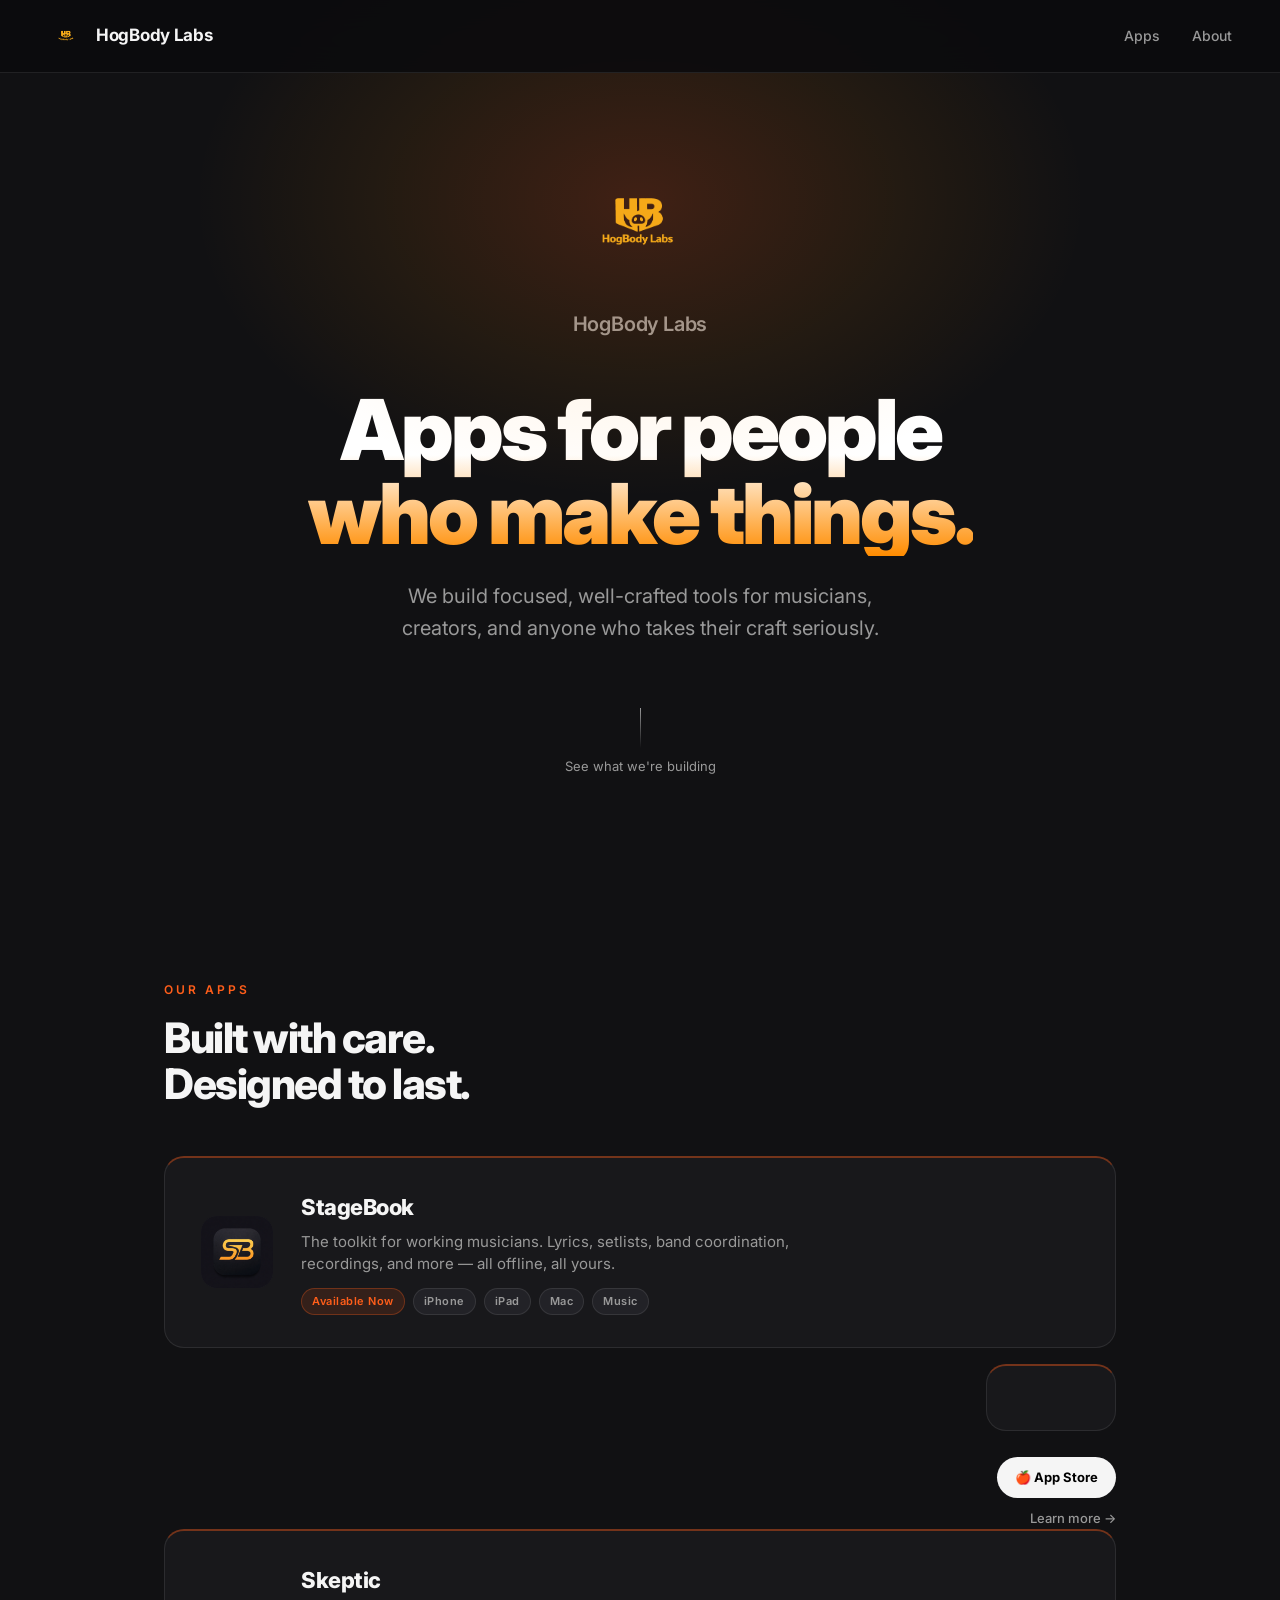
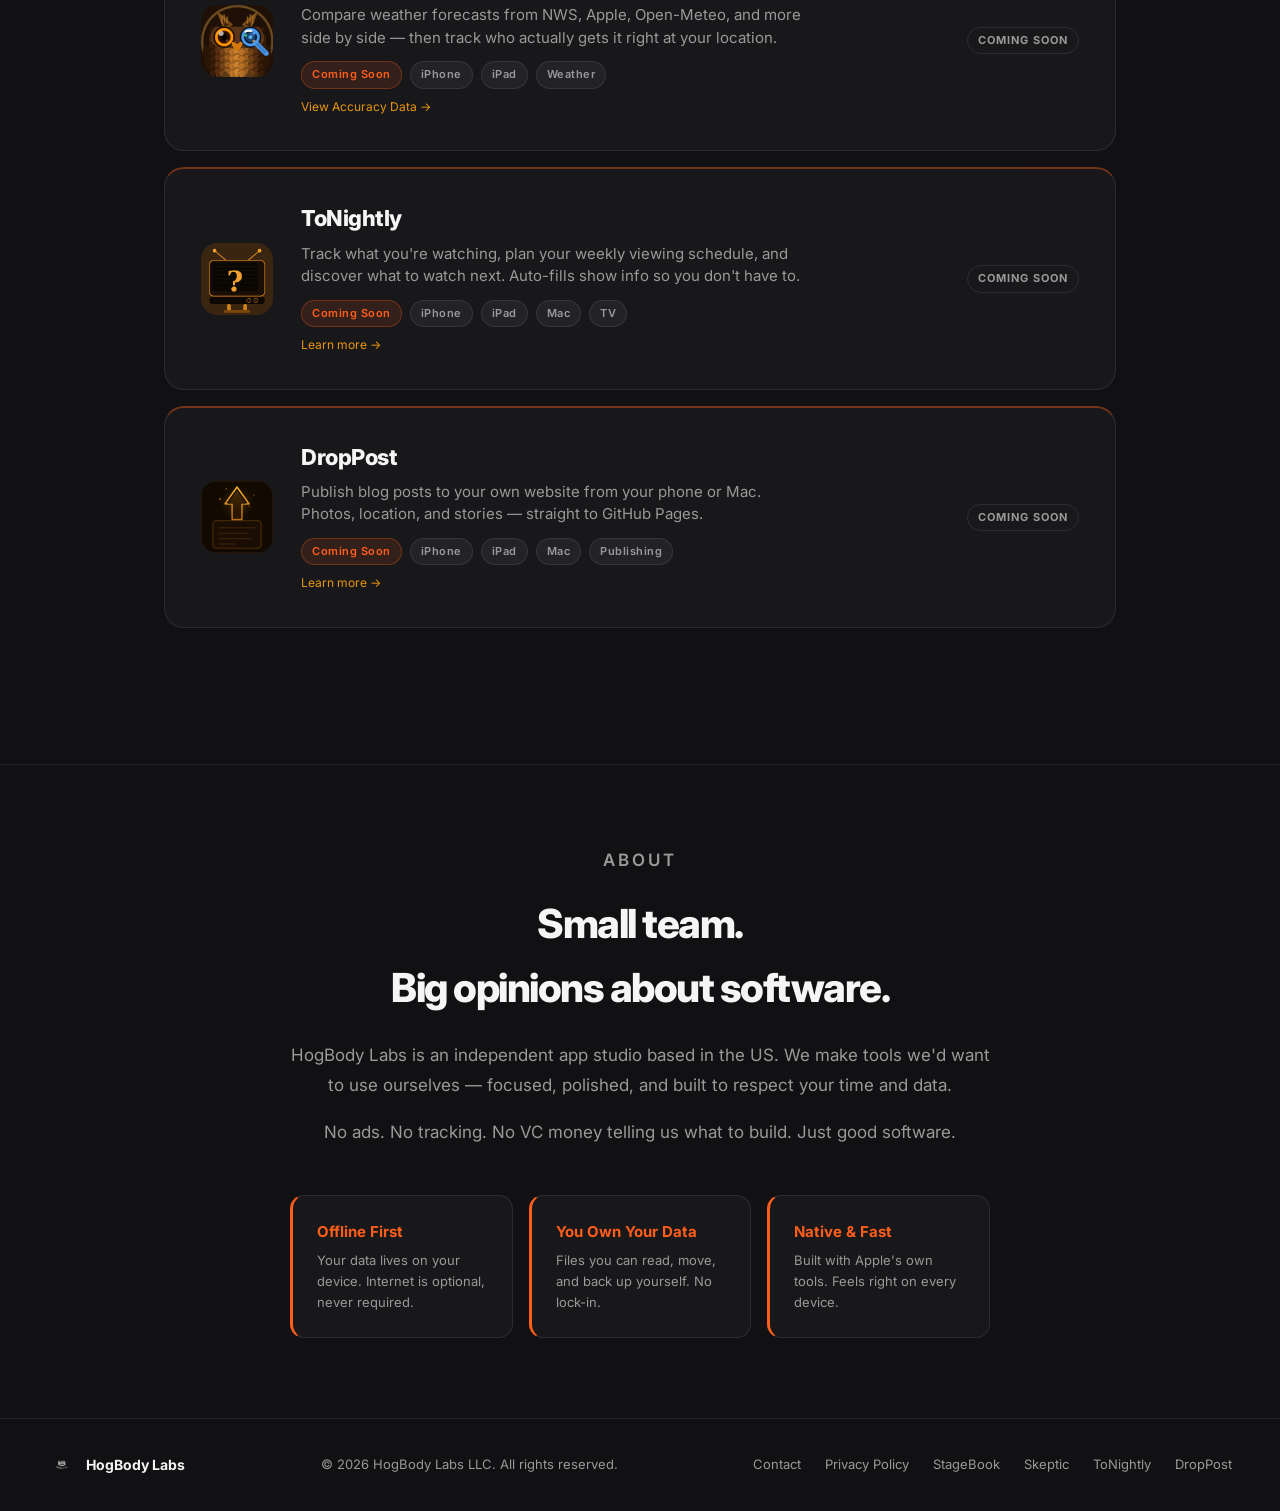
==== index.html @ 18cec36c "Fix ToNightly and DropPost card layout overflow" ====
<!DOCTYPE html>
<html lang="en">
<head>
  <meta charset="UTF-8" />
  <meta name="viewport" content="width=device-width, initial-scale=1.0" />
  <title>HogBody Labs — Apps for People Who Make Things</title>
  <link rel="preconnect" href="https://fonts.googleapis.com" />
  <link rel="preconnect" href="https://fonts.gstatic.com" crossorigin />
  <link href="https://fonts.googleapis.com/css2?family=Inter:wght@400;500;600;700;800;900&display=swap" rel="stylesheet" />
  <style>
    *, *::before, *::after { box-sizing: border-box; margin: 0; padding: 0; }

    :root {
      --bg:       #111113;
      --bg2:      #18181b;
      --bg3:      #222227;
      --white:    #f5f5f5;
      --muted:    #999;
      --accent:   #ff5e1a;
      --accent2:  #ff8c00;
      --border:   rgba(255,255,255,0.09);
      --radius:   14px;
    }

    html { scroll-behavior: smooth; }

    body {
      font-family: 'Inter', sans-serif;
      background: var(--bg);
      color: var(--white);
      line-height: 1.6;
      -webkit-font-smoothing: antialiased;
    }

    /* NAV */
    nav {
      position: fixed;
      top: 0; left: 0; right: 0;
      z-index: 100;
      display: flex;
      align-items: center;
      justify-content: space-between;
      padding: 18px 48px;
      background: rgba(12,12,14,0.9);
      backdrop-filter: blur(16px);
      border-bottom: 1px solid var(--border);
    }

    .nav-logo {
      display: flex;
      align-items: center;
      gap: 12px;
      text-decoration: none;
    }

    .nav-logo-mark {
      width: 40px;
      height: 40px;
    }

    .nav-logo span {
      font-size: 17px;
      font-weight: 700;
      color: var(--white);
      letter-spacing: -0.3px;
    }

    .nav-links {
      display: flex;
      gap: 32px;
      list-style: none;
    }

    .nav-links a {
      color: var(--muted);
      text-decoration: none;
      font-size: 14px;
      font-weight: 500;
      transition: color 0.2s;
    }
    .nav-links a:hover { color: var(--accent); }

    /* HERO */
    .hero {
      min-height: 100vh;
      display: flex;
      flex-direction: column;
      align-items: center;
      justify-content: center;
      text-align: center;
      padding: 140px 24px 80px;
      position: relative;
      overflow: hidden;
    }

    .hero::before {
      content: '';
      position: absolute;
      top: -100px; left: 50%;
      transform: translateX(-50%);
      width: 900px; height: 600px;
      background: radial-gradient(ellipse, rgba(255,94,26,0.2) 0%, rgba(255,140,0,0.08) 40%, transparent 70%);
      pointer-events: none;
    }

    .hero-logo {
      width: 120px;
      margin-bottom: 40px;
      opacity: 0.95;
    }

    .hero-eyebrow {
      font-size: 16px;
      font-weight: 600;
      letter-spacing: -0.2px;
      color: var(--muted);
      margin-bottom: 20px;
    }

    .hero h1 {
      font-size: clamp(44px, 7vw, 84px);
      font-weight: 900;
      letter-spacing: -3px;
      line-height: 1.0;
      margin-bottom: 24px;
      background: linear-gradient(to top, #ff8c00 0%, #ffffff 60%);
      -webkit-background-clip: text;
      -webkit-text-fill-color: transparent;
      background-clip: text;
    }

    .hero h1 em {
      font-style: normal;
    }

    .hero p {
      font-size: clamp(17px, 2vw, 20px);
      color: var(--muted);
      max-width: 520px;
      margin: 0 auto 48px;
      line-height: 1.6;
    }

    .hero-scroll {
      font-size: 13px;
      color: var(--muted);
      display: flex;
      flex-direction: column;
      align-items: center;
      gap: 8px;
      margin-top: 16px;
    }

    .scroll-line {
      width: 1px;
      height: 40px;
      background: linear-gradient(to bottom, var(--muted), transparent);
    }

    /* APPS SECTION */
    .apps {
      max-width: 1000px;
      margin: 0 auto;
      padding: 80px 24px 120px;
    }

    .section-eyebrow {
      font-size: 12px;
      font-weight: 600;
      letter-spacing: 3px;
      text-transform: uppercase;
      color: var(--accent);
      margin-bottom: 16px;
    }

    .apps-header {
      display: flex;
      align-items: flex-end;
      justify-content: space-between;
      margin-bottom: 48px;
      flex-wrap: wrap;
      gap: 16px;
    }

    .apps-header h2 {
      font-size: clamp(28px, 4vw, 42px);
      font-weight: 800;
      letter-spacing: -1.5px;
      line-height: 1.1;
    }

    .app-card {
      display: grid;
      grid-template-columns: auto 1fr auto;
      align-items: center;
      gap: 28px;
      background: var(--bg2);
      border: 1px solid var(--border);
      border-top: 2px solid rgba(255,94,26,0.4);
      border-radius: 20px;
      padding: 32px 36px;
      text-decoration: none;
      transition: all 0.25s;
      margin-bottom: 16px;
    }

    .app-card:hover {
      border-color: rgba(255,94,26,0.35);
      background: var(--bg3);
      transform: translateY(-2px);
    }

    .app-icon {
      width: 72px;
      height: 72px;
      border-radius: 16px;
      flex-shrink: 0;
      background: var(--bg3);
      display: flex;
      align-items: center;
      justify-content: center;
      font-size: 32px;
    }

    .app-icon img {
      width: 72px;
      height: 72px;
      border-radius: 16px;
    }

    .app-info h3 {
      font-size: 22px;
      font-weight: 800;
      letter-spacing: -0.5px;
      margin-bottom: 6px;
      color: var(--white);
    }

    .app-info p {
      font-size: 15px;
      color: var(--muted);
      max-width: 500px;
      line-height: 1.5;
    }

    .app-tags {
      display: flex;
      gap: 8px;
      flex-wrap: wrap;
      margin-top: 12px;
    }

    .app-tag {
      font-size: 11px;
      font-weight: 600;
      letter-spacing: 0.5px;
      padding: 4px 10px;
      border-radius: 50px;
      background: var(--bg3);
      border: 1px solid var(--border);
      color: var(--muted);
    }

    .app-tag.highlight {
      background: rgba(255,94,26,0.12);
      border-color: rgba(255,94,26,0.3);
      color: var(--accent);
    }

    .app-cta {
      display: flex;
      flex-direction: column;
      align-items: flex-end;
      gap: 10px;
      flex-shrink: 0;
    }

    .btn-appstore {
      display: inline-flex;
      align-items: center;
      gap: 8px;
      background: var(--white);
      color: #000;
      font-weight: 700;
      font-size: 13px;
      padding: 10px 18px;
      border-radius: 50px;
      text-decoration: none;
      white-space: nowrap;
      transition: all 0.2s;
    }
    .btn-appstore:hover {
      background: #fff;
      transform: translateY(-1px);
    }

    .btn-learn {
      font-size: 13px;
      color: var(--muted);
      text-decoration: none;
      font-weight: 500;
      transition: color 0.2s;
    }
    .btn-learn:hover { color: var(--white); }

    /* COMING SOON CARD */
    .app-card.coming-soon {
      opacity: 0.5;
      pointer-events: none;
    }

    .coming-soon-badge {
      font-size: 11px;
      font-weight: 700;
      letter-spacing: 1px;
      text-transform: uppercase;
      color: var(--muted);
      border: 1px solid var(--border);
      padding: 4px 10px;
      border-radius: 50px;
    }

    /* ABOUT */
    .about {
      border-top: 1px solid var(--border);
      padding: 80px 24px;
    }

    .about-inner {
      max-width: 700px;
      margin: 0 auto;
      text-align: center;
    }

    .about-inner h2 {
      font-size: clamp(28px, 4vw, 40px);
      font-weight: 800;
      letter-spacing: -1.5px;
      margin-bottom: 20px;
    }

    .about-inner p {
      font-size: 17px;
      color: var(--muted);
      line-height: 1.8;
      margin-bottom: 16px;
    }

    .about-values {
      display: grid;
      grid-template-columns: repeat(3, 1fr);
      gap: 16px;
      margin-top: 48px;
      text-align: left;
    }

    .value-card {
      background: var(--bg2);
      border: 1px solid var(--border);
      border-left: 3px solid var(--accent);
      border-radius: var(--radius);
      padding: 24px;
    }

    .value-card h4 {
      font-size: 15px;
      font-weight: 700;
      margin-bottom: 6px;
      color: var(--accent);
    }

    .value-card p {
      font-size: 13px;
      color: var(--muted);
      line-height: 1.6;
      margin: 0;
    }

    /* FOOTER */
    footer {
      border-top: 1px solid var(--border);
      padding: 32px 48px;
      display: flex;
      align-items: center;
      justify-content: space-between;
      flex-wrap: wrap;
      gap: 16px;
    }

    .footer-logo {
      display: flex;
      align-items: center;
      gap: 10px;
    }

    .footer-logo img {
      width: 28px;
      height: 28px;
    }

    .footer-logo span {
      font-size: 14px;
      font-weight: 700;
      color: var(--white);
    }

    footer p {
      font-size: 13px;
      color: var(--muted);
    }

    .footer-links {
      display: flex;
      gap: 24px;
    }

    .footer-links a {
      color: var(--muted);
      text-decoration: none;
      font-size: 13px;
      transition: color 0.2s;
    }
    .footer-links a:hover { color: var(--accent); }

    /* RESPONSIVE */
    @media (max-width: 768px) {
      nav { padding: 14px 20px; }
      .nav-links { display: none; }

      .app-card {
        grid-template-columns: auto 1fr;
        gap: 20px;
        padding: 24px;
      }

      .app-cta {
        grid-column: 1 / -1;
        flex-direction: row;
        align-items: center;
      }

      .about-values {
        grid-template-columns: 1fr;
      }

      footer {
        flex-direction: column;
        text-align: center;
        padding: 24px 20px;
      }
    }
  </style>
</head>
<body>

<!-- NAV -->
<nav>
  <a href="#" class="nav-logo">
    <img src="hogbodylabs-badge.svg" alt="HogBody Labs" style="width:36px;height:36px;object-fit:contain;filter:brightness(0) saturate(100%) invert(65%) sepia(80%) saturate(600%) hue-rotate(345deg) brightness(105%);" />
    <span>HogBody Labs</span>
  </a>
  <ul class="nav-links">
    <li><a href="#apps">Apps</a></li>
    <li><a href="#about">About</a></li>
  </ul>
</nav>

<!-- HERO -->
<section class="hero">
  <img src="hogbodylabs.svg" alt="HogBody Labs" class="hero-logo" style="filter:brightness(0) saturate(100%) invert(65%) sepia(80%) saturate(600%) hue-rotate(345deg) brightness(105%);" />

  <p class="hero-eyebrow">HogBody Labs</p>
  <h1>Apps for people<br /><em>who make things.</em></h1>
  <p>We build focused, well-crafted tools for musicians, creators, and anyone who takes their craft seriously.</p>

  <div class="hero-scroll">
    <div class="scroll-line"></div>
    <span>See what we're building</span>
  </div>
</section>

<!-- APPS -->
<section class="apps" id="apps">
  <div class="apps-header">
    <div>
      <p class="section-eyebrow">Our Apps</p>
      <h2>Built with care.<br />Designed to last.</h2>
    </div>
  </div>

  <!-- STAGEBOOK -->
  <a href="https://stagebooktoolkit.com" class="app-card">
    <div class="app-icon">
      <img src="stagebook-icon.png" alt="StageBook" onerror="this.parentElement.innerHTML='🎵'" />
    </div>
    <div class="app-info">
      <h3>StageBook</h3>
      <p>The toolkit for working musicians. Lyrics, setlists, band coordination, recordings, and more — all offline, all yours.</p>
      <div class="app-tags">
        <span class="app-tag highlight">Available Now</span>
        <span class="app-tag">iPhone</span>
        <span class="app-tag">iPad</span>
        <span class="app-tag">Mac</span>
        <span class="app-tag">Music</span>
      </div>
    </div>
    <div class="app-cta">
      <a href="#" class="btn-appstore">🍎 App Store</a>
      <a href="https://stagebooktoolkit.com" class="btn-learn">Learn more →</a>
    </div>
  </a>

  <!-- SKEPTIC -->
  <div class="app-card">
    <div class="app-icon">
      <img src="skeptic-icon.png" alt="Skeptic" onerror="this.parentElement.innerHTML='🦉'" />
    </div>
    <div class="app-info">
      <h3>Skeptic</h3>
      <p>Compare weather forecasts from NWS, Apple, Open-Meteo, and more side by side — then track who actually gets it right at your location.</p>
      <div class="app-tags">
        <span class="app-tag highlight">Coming Soon</span>
        <span class="app-tag">iPhone</span>
        <span class="app-tag">iPad</span>
        <span class="app-tag">Weather</span>
      </div>
      <a href="/skeptic/" style="font-size:12px;color:#e8960a;text-decoration:none;margin-top:8px;display:inline-block;">View Accuracy Data →</a>
    </div>
    <div class="app-cta">
      <span class="coming-soon-badge">Coming Soon</span>
    </div>
  </div>

  <!-- TONIGHTLY -->
  <div class="app-card">
    <div class="app-icon">
      <img src="tonightly-icon.png" alt="ToNightly" onerror="this.parentElement.innerHTML='📺'" />
    </div>
    <div class="app-info">
      <h3>ToNightly</h3>
      <p>Track what you're watching, plan your weekly viewing schedule, and discover what to watch next. Auto-fills show info so you don't have to.</p>
      <div class="app-tags">
        <span class="app-tag highlight">Coming Soon</span>
        <span class="app-tag">iPhone</span>
        <span class="app-tag">iPad</span>
        <span class="app-tag">Mac</span>
        <span class="app-tag">TV</span>
      </div>
      <a href="/tonightly/" style="font-size:12px;color:#e8960a;text-decoration:none;margin-top:8px;display:inline-block;">Learn more →</a>
    </div>
    <div class="app-cta">
      <span class="coming-soon-badge">Coming Soon</span>
    </div>
  </div>

  <!-- DROPPOST -->
  <div class="app-card">
    <div class="app-icon">
      <img src="droppost-icon.png" alt="DropPost" onerror="this.parentElement.innerHTML='📝'" />
    </div>
    <div class="app-info">
      <h3>DropPost</h3>
      <p>Publish blog posts to your own website from your phone or Mac. Photos, location, and stories — straight to GitHub Pages.</p>
      <div class="app-tags">
        <span class="app-tag highlight">Coming Soon</span>
        <span class="app-tag">iPhone</span>
        <span class="app-tag">iPad</span>
        <span class="app-tag">Mac</span>
        <span class="app-tag">Publishing</span>
      </div>
      <a href="/droppost/" style="font-size:12px;color:#e8960a;text-decoration:none;margin-top:8px;display:inline-block;">Learn more →</a>
    </div>
    <div class="app-cta">
      <span class="coming-soon-badge">Coming Soon</span>
    </div>
  </div>

</section>

<!-- ABOUT -->
<section class="about" id="about">
  <div class="about-inner">
    <p class="section-eyebrow">About</p>
    <h2>Small team.<br />Big opinions about software.</h2>
    <p>HogBody Labs is an independent app studio based in the US. We make tools we'd want to use ourselves — focused, polished, and built to respect your time and data.</p>
    <p>No ads. No tracking. No VC money telling us what to build. Just good software.</p>

    <div class="about-values">
      <div class="value-card">
        <h4>Offline First</h4>
        <p>Your data lives on your device. Internet is optional, never required.</p>
      </div>
      <div class="value-card">
        <h4>You Own Your Data</h4>
        <p>Files you can read, move, and back up yourself. No lock-in.</p>
      </div>
      <div class="value-card">
        <h4>Native &amp; Fast</h4>
        <p>Built with Apple's own tools. Feels right on every device.</p>
      </div>
    </div>
  </div>
</section>

<!-- FOOTER -->
<footer>
  <div class="footer-logo">
<img src="hogbodylabs-badge.svg" alt="HogBody Labs" style="width:28px;height:28px;object-fit:contain;filter:brightness(0) invert(0.7);" />
    <span>HogBody Labs</span>
  </div>
  <p>© 2026 HogBody Labs LLC. All rights reserved.</p>
  <div class="footer-links">
    <a href="mailto:support@hogbodylabs.com">Contact</a>
    <a href="#">Privacy Policy</a>
    <a href="https://stagebooktoolkit.com">StageBook</a>
    <a href="/skeptic/">Skeptic</a>
    <a href="/tonightly/">ToNightly</a>
    <a href="/droppost/">DropPost</a>
  </div>
</footer>

</body>
</html>
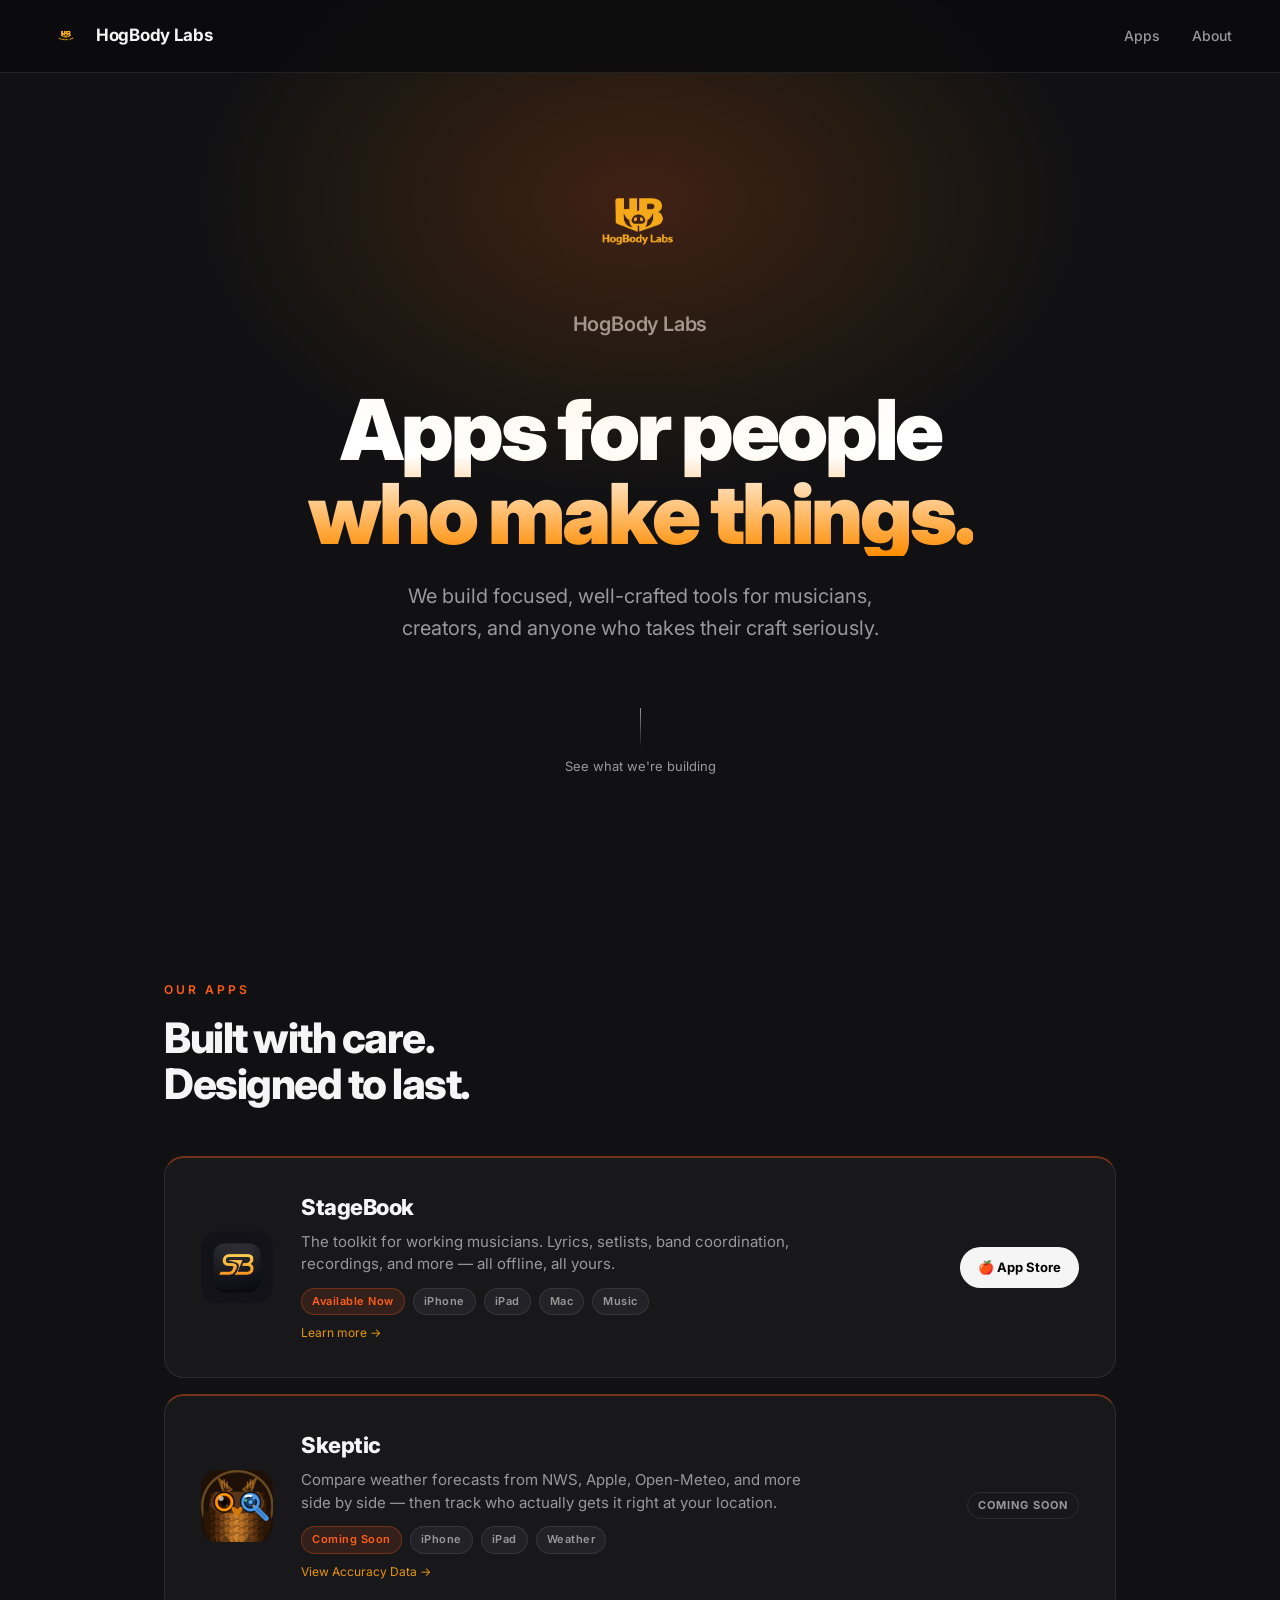
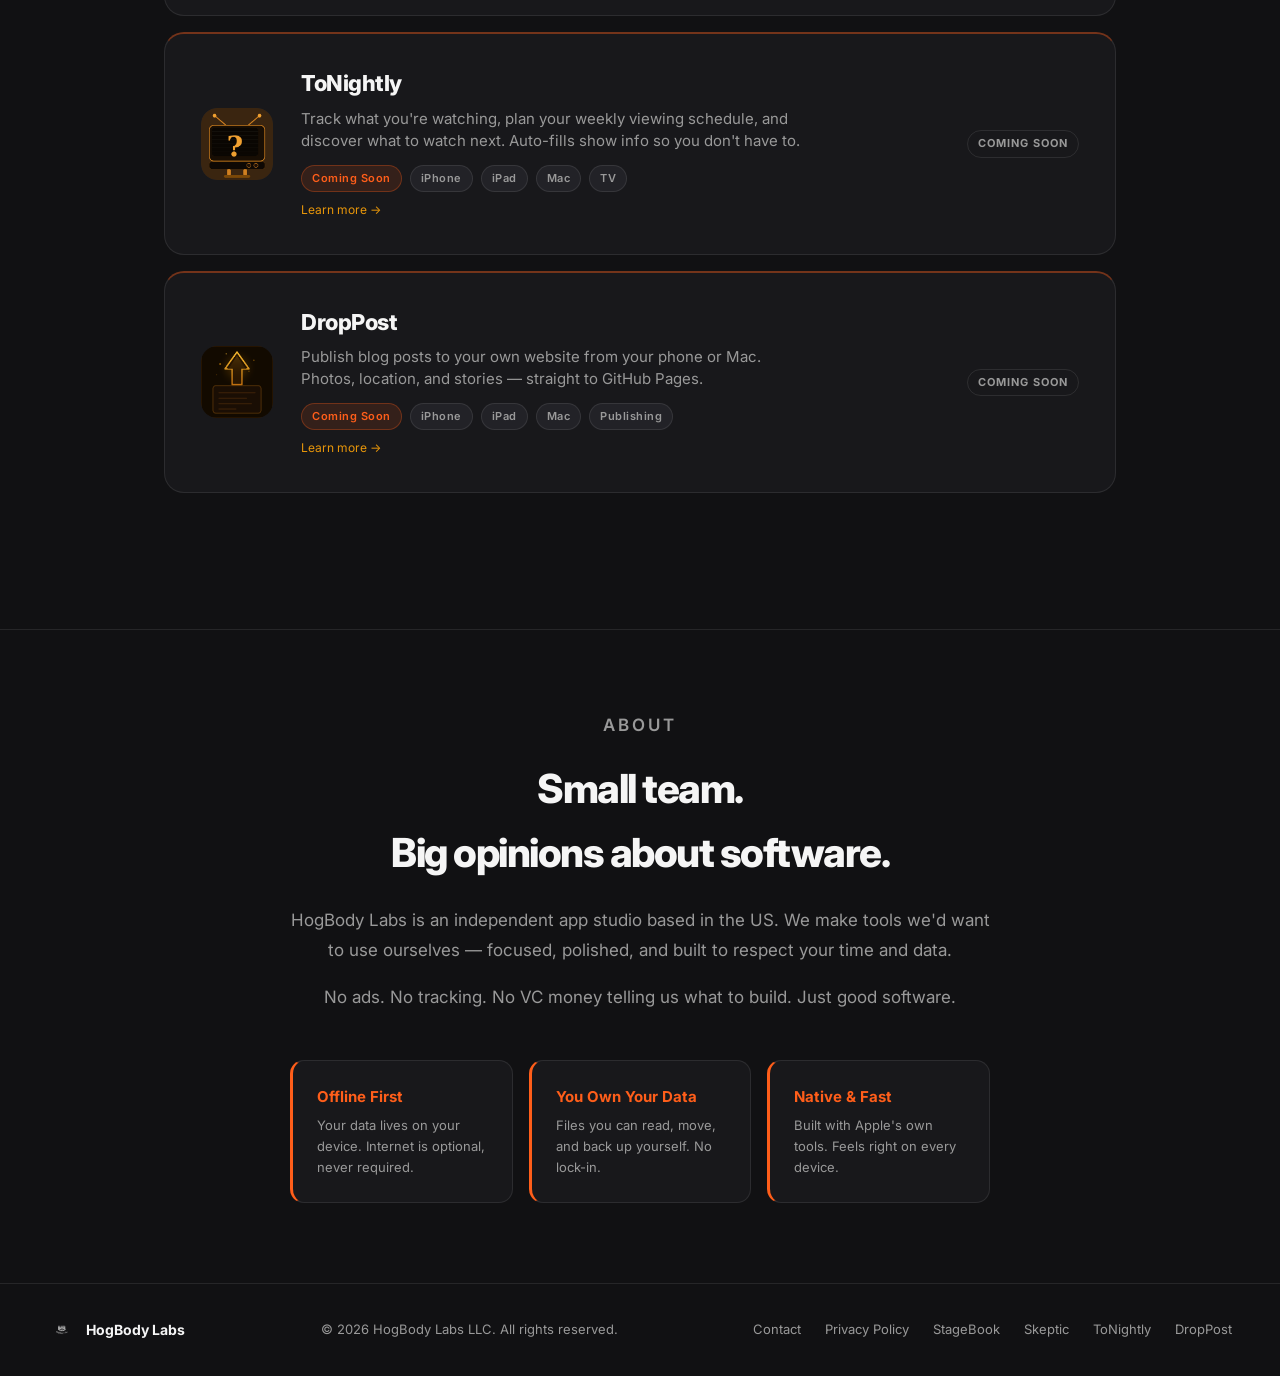
==== commit 22c2c73e: "Fix StageBook card layout to match other cards" ====
--- a/index.html
+++ b/index.html
@@ -489,7 +489,7 @@
   </div>
 
   <!-- STAGEBOOK -->
-  <a href="https://stagebooktoolkit.com" class="app-card">
+  <div class="app-card">
     <div class="app-icon">
       <img src="stagebook-icon.png" alt="StageBook" onerror="this.parentElement.innerHTML='🎵'" />
     </div>
@@ -503,12 +503,12 @@
         <span class="app-tag">Mac</span>
         <span class="app-tag">Music</span>
       </div>
+      <a href="https://stagebooktoolkit.com" style="font-size:12px;color:#e8960a;text-decoration:none;margin-top:8px;display:inline-block;">Learn more →</a>
     </div>
     <div class="app-cta">
       <a href="#" class="btn-appstore">🍎 App Store</a>
-      <a href="https://stagebooktoolkit.com" class="btn-learn">Learn more →</a>
-    </div>
-  </a>
+    </div>
+  </div>
 
   <!-- SKEPTIC -->
   <div class="app-card">
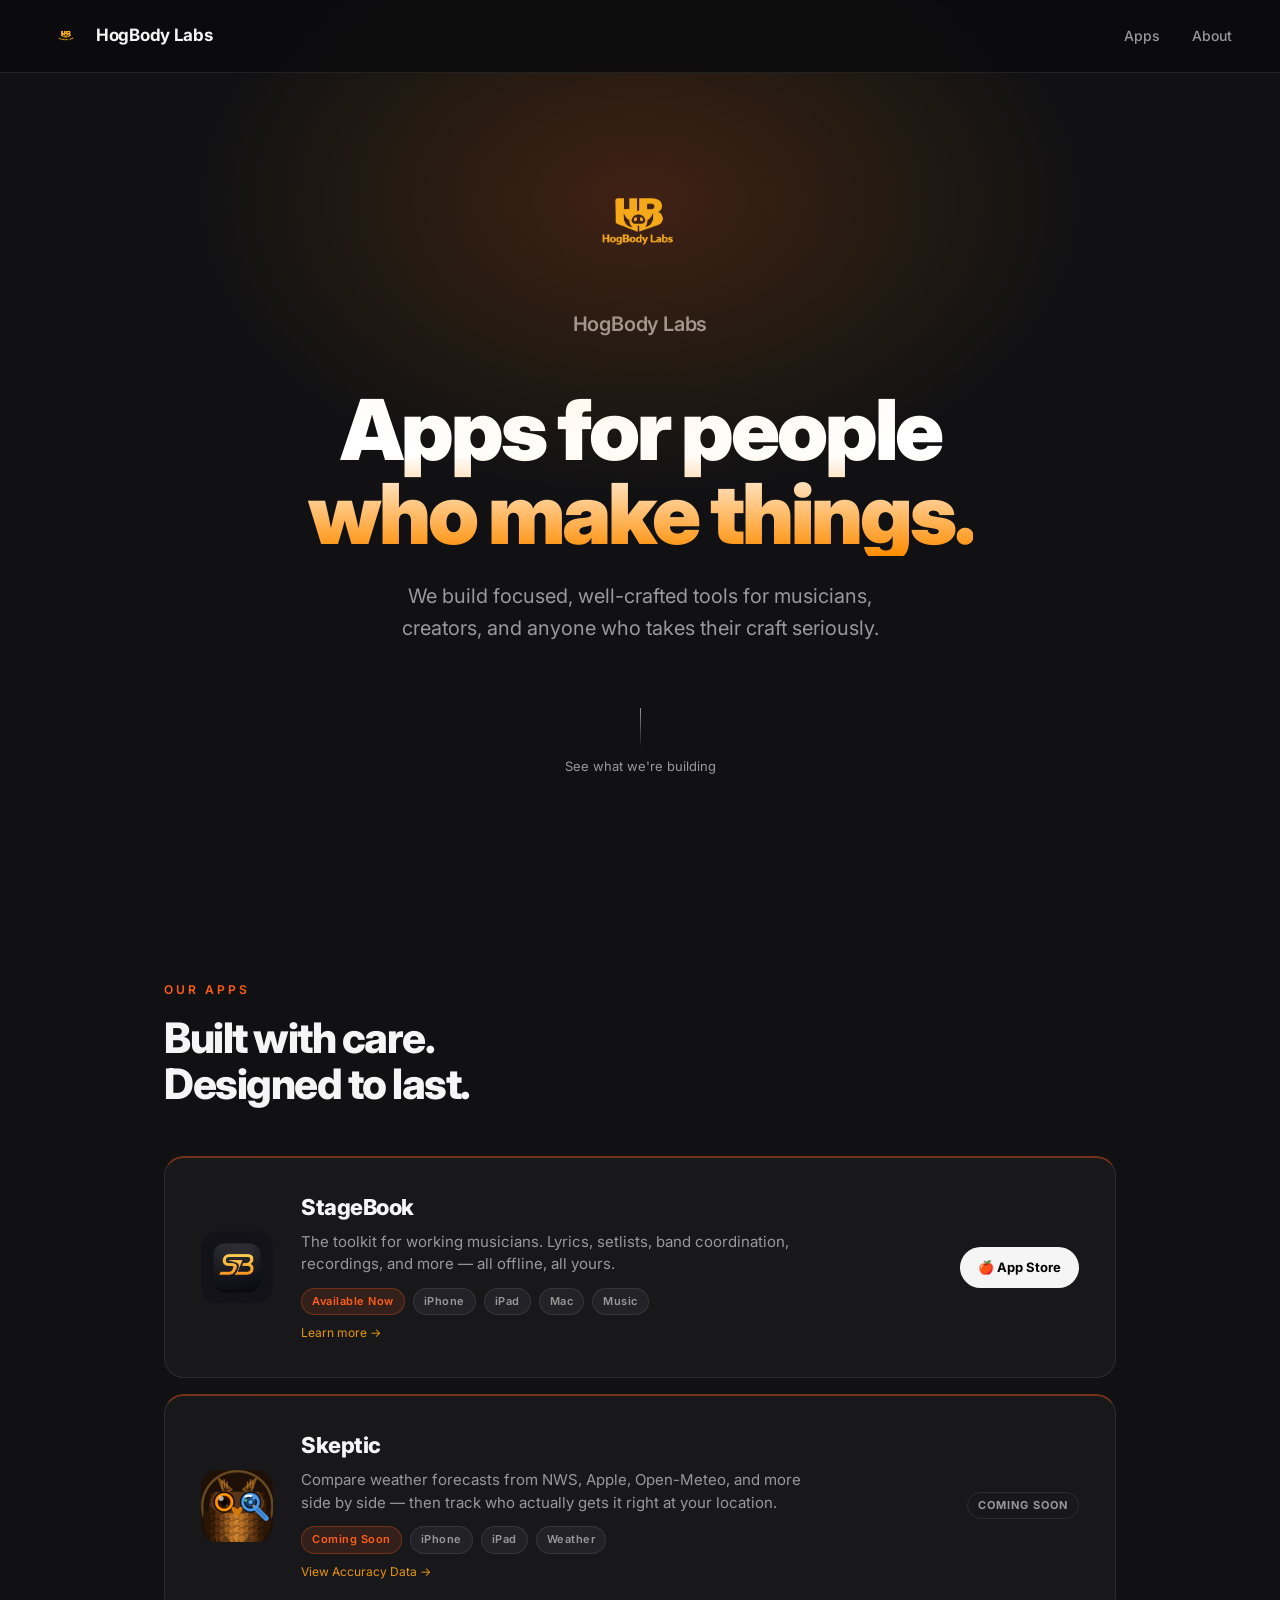
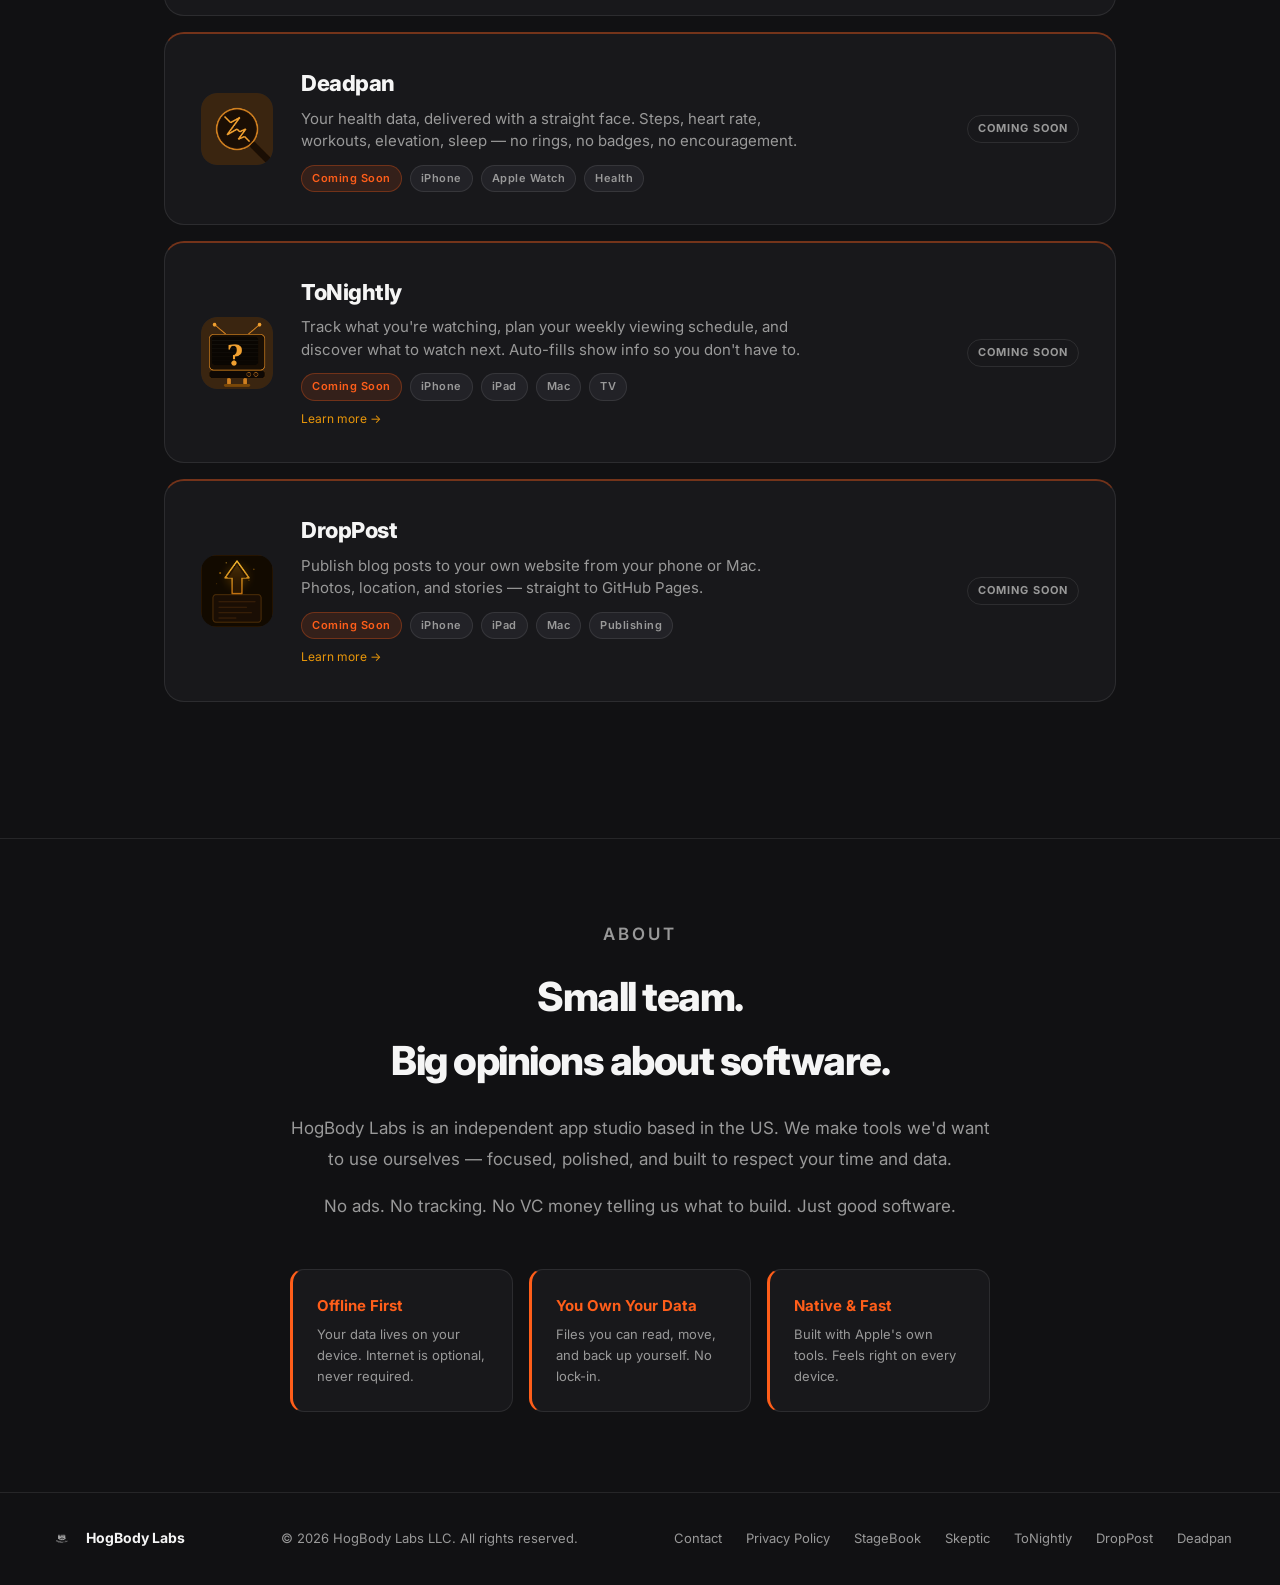
==== commit 4fd7767b: "Add Deadpan app card to homepage" ====
--- a/index.html
+++ b/index.html
@@ -531,6 +531,26 @@
     </div>
   </div>
 
+  <!-- DEADPAN -->
+  <div class="app-card">
+    <div class="app-icon">
+      <img src="deadpan-icon.png" alt="Deadpan" onerror="this.parentElement.innerHTML='💀'" />
+    </div>
+    <div class="app-info">
+      <h3>Deadpan</h3>
+      <p>Your health data, delivered with a straight face. Steps, heart rate, workouts, elevation, sleep — no rings, no badges, no encouragement.</p>
+      <div class="app-tags">
+        <span class="app-tag highlight">Coming Soon</span>
+        <span class="app-tag">iPhone</span>
+        <span class="app-tag">Apple Watch</span>
+        <span class="app-tag">Health</span>
+      </div>
+    </div>
+    <div class="app-cta">
+      <span class="coming-soon-badge">Coming Soon</span>
+    </div>
+  </div>
+
   <!-- TONIGHTLY -->
   <div class="app-card">
     <div class="app-icon">
@@ -616,6 +636,7 @@
     <a href="/skeptic/">Skeptic</a>
     <a href="/tonightly/">ToNightly</a>
     <a href="/droppost/">DropPost</a>
+    <a href="#">Deadpan</a>
   </div>
 </footer>
 
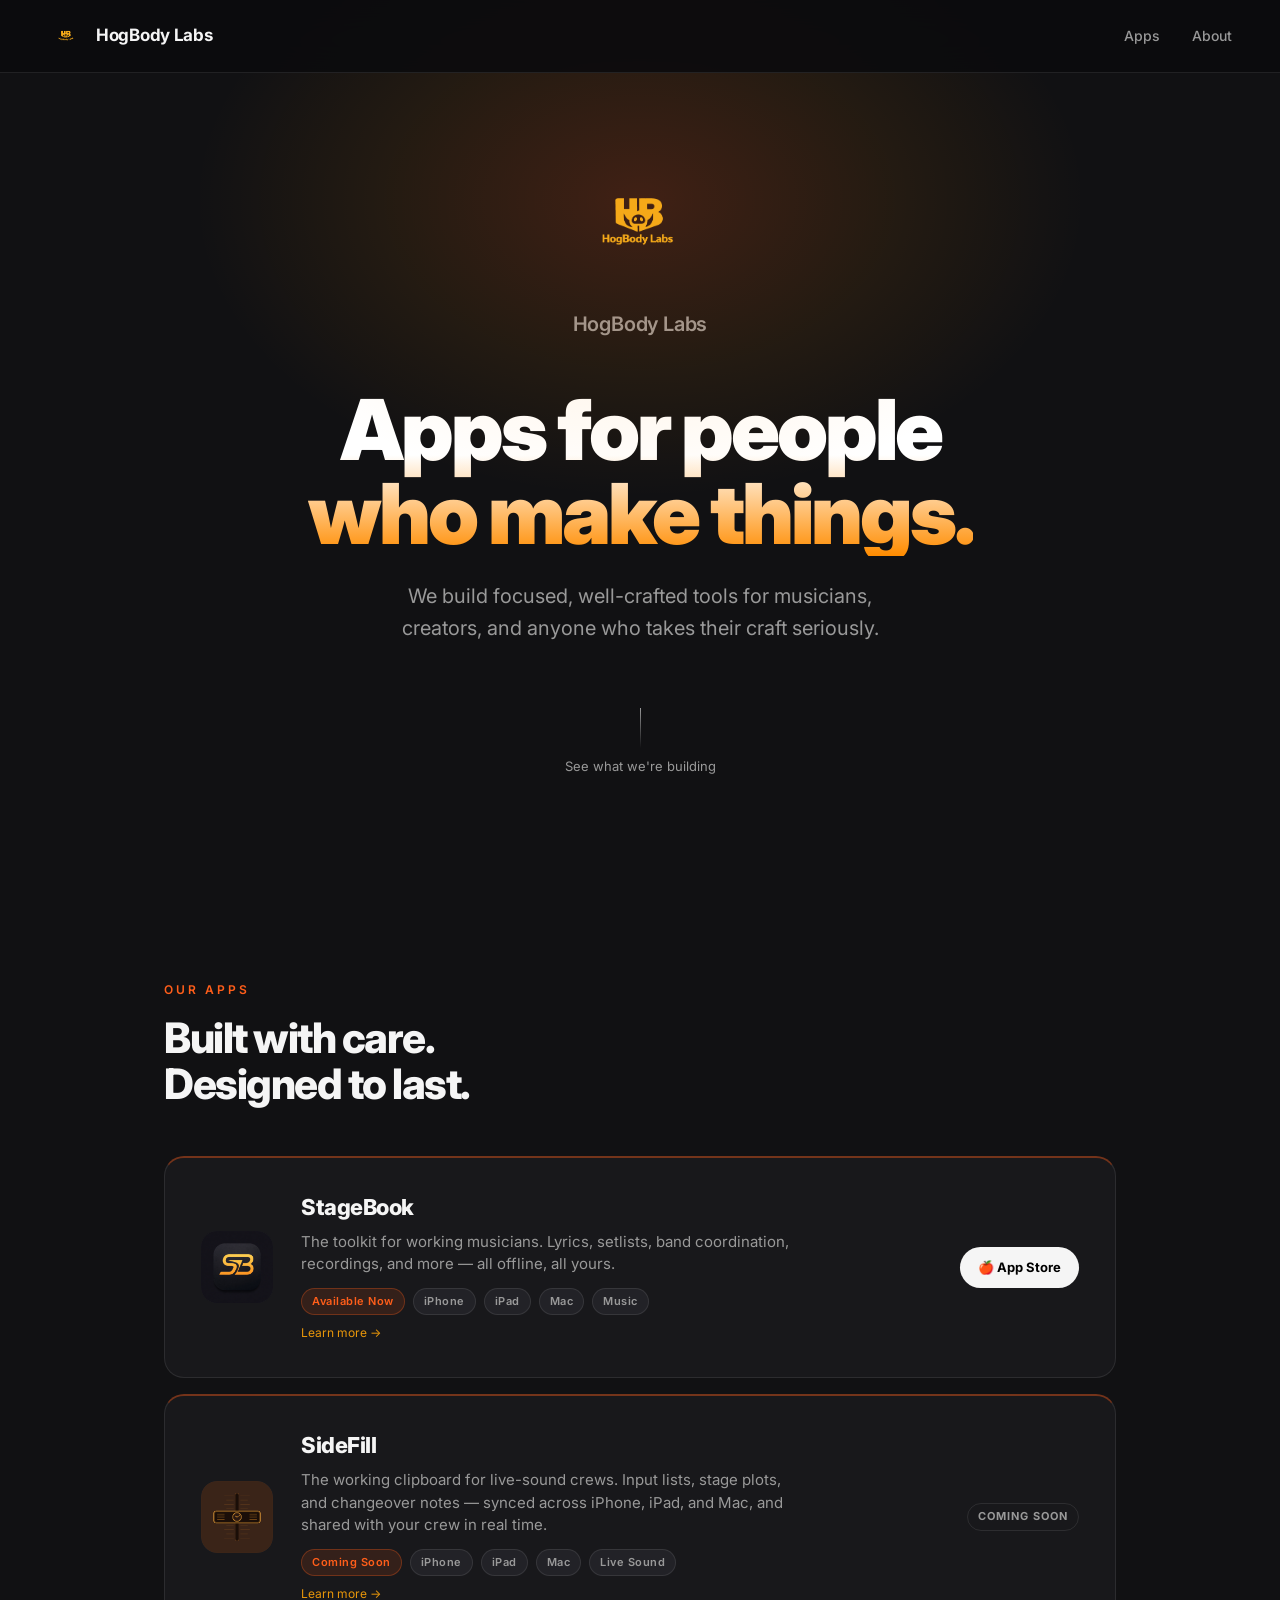
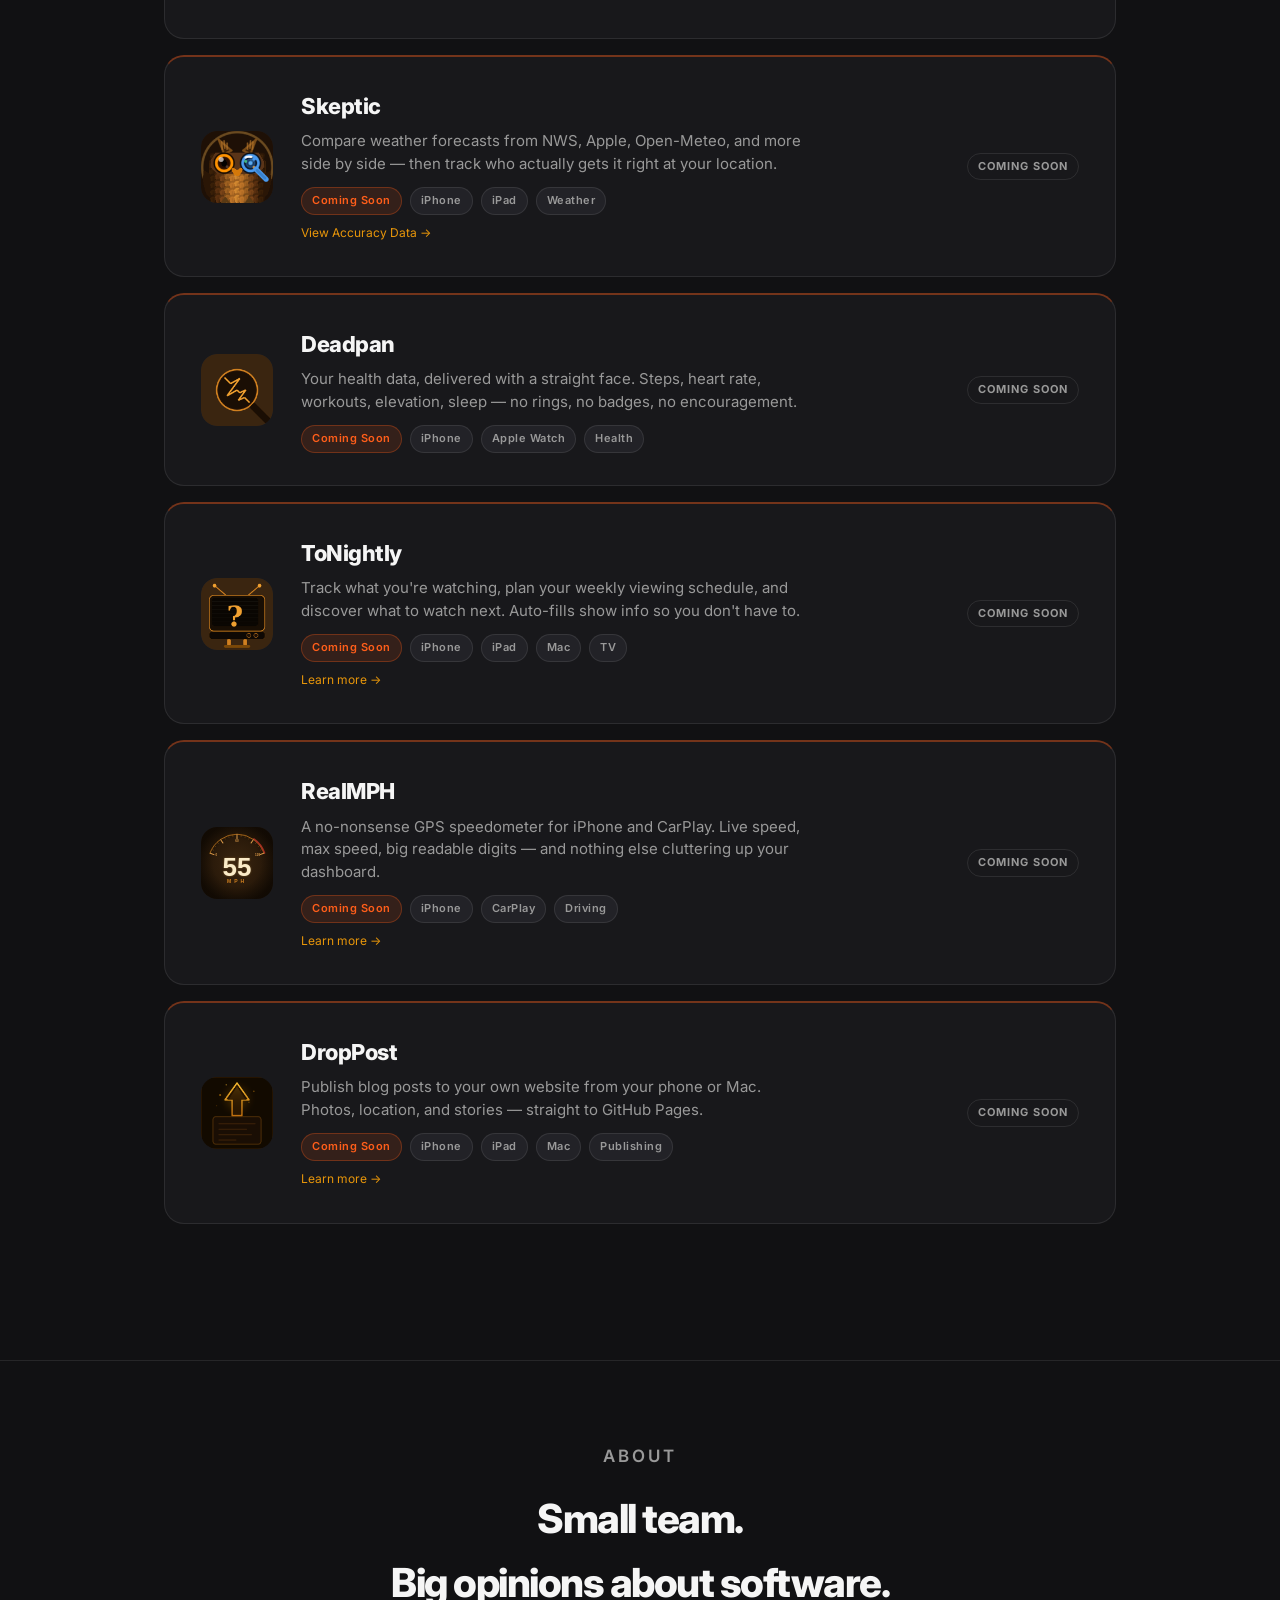
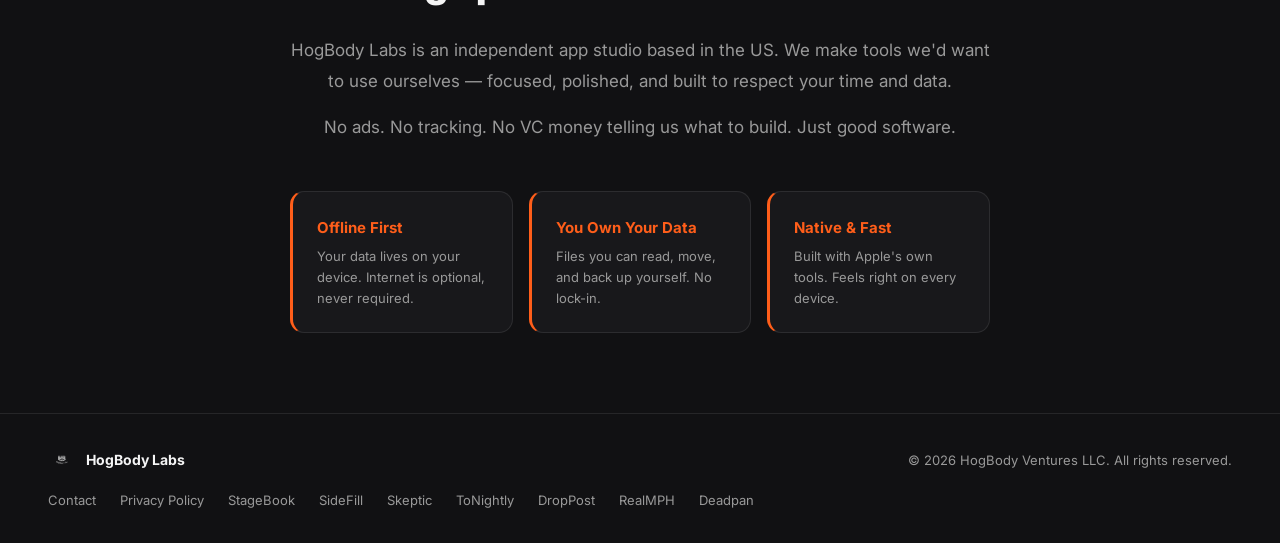
==== commit 985d770c: "Add SideFill and RealMPH pages, fix LLC name - New /sidefill/ landing page and /sidefill/privacy/ po" ====
--- a/index.html
+++ b/index.html
@@ -510,6 +510,28 @@
     </div>
   </div>
 
+  <!-- SIDEFILL -->
+  <div class="app-card">
+    <div class="app-icon">
+      <img src="sidefill-icon.png" alt="SideFill" onerror="this.parentElement.innerHTML='🎚️'" />
+    </div>
+    <div class="app-info">
+      <h3>SideFill</h3>
+      <p>The working clipboard for live-sound crews. Input lists, stage plots, and changeover notes — synced across iPhone, iPad, and Mac, and shared with your crew in real time.</p>
+      <div class="app-tags">
+        <span class="app-tag highlight">Coming Soon</span>
+        <span class="app-tag">iPhone</span>
+        <span class="app-tag">iPad</span>
+        <span class="app-tag">Mac</span>
+        <span class="app-tag">Live Sound</span>
+      </div>
+      <a href="/sidefill/" style="font-size:12px;color:#e8960a;text-decoration:none;margin-top:8px;display:inline-block;">Learn more →</a>
+    </div>
+    <div class="app-cta">
+      <span class="coming-soon-badge">Coming Soon</span>
+    </div>
+  </div>
+
   <!-- SKEPTIC -->
   <div class="app-card">
     <div class="app-icon">
@@ -573,6 +595,27 @@
     </div>
   </div>
 
+  <!-- REALMPH -->
+  <div class="app-card">
+    <div class="app-icon">
+      <img src="realmph-icon.svg" alt="RealMPH" onerror="this.parentElement.innerHTML='🏎️'" />
+    </div>
+    <div class="app-info">
+      <h3>RealMPH</h3>
+      <p>A no-nonsense GPS speedometer for iPhone and CarPlay. Live speed, max speed, big readable digits — and nothing else cluttering up your dashboard.</p>
+      <div class="app-tags">
+        <span class="app-tag highlight">Coming Soon</span>
+        <span class="app-tag">iPhone</span>
+        <span class="app-tag">CarPlay</span>
+        <span class="app-tag">Driving</span>
+      </div>
+      <a href="/realmph/" style="font-size:12px;color:#e8960a;text-decoration:none;margin-top:8px;display:inline-block;">Learn more →</a>
+    </div>
+    <div class="app-cta">
+      <span class="coming-soon-badge">Coming Soon</span>
+    </div>
+  </div>
+
   <!-- DROPPOST -->
   <div class="app-card">
     <div class="app-icon">
@@ -628,14 +671,16 @@
 <img src="hogbodylabs-badge.svg" alt="HogBody Labs" style="width:28px;height:28px;object-fit:contain;filter:brightness(0) invert(0.7);" />
     <span>HogBody Labs</span>
   </div>
-  <p>© 2026 HogBody Labs LLC. All rights reserved.</p>
+  <p>© 2026 HogBody Ventures LLC. All rights reserved.</p>
   <div class="footer-links">
     <a href="mailto:support@hogbodylabs.com">Contact</a>
     <a href="#">Privacy Policy</a>
     <a href="https://stagebooktoolkit.com">StageBook</a>
+    <a href="/sidefill/">SideFill</a>
     <a href="/skeptic/">Skeptic</a>
     <a href="/tonightly/">ToNightly</a>
     <a href="/droppost/">DropPost</a>
+    <a href="/realmph/">RealMPH</a>
     <a href="#">Deadpan</a>
   </div>
 </footer>
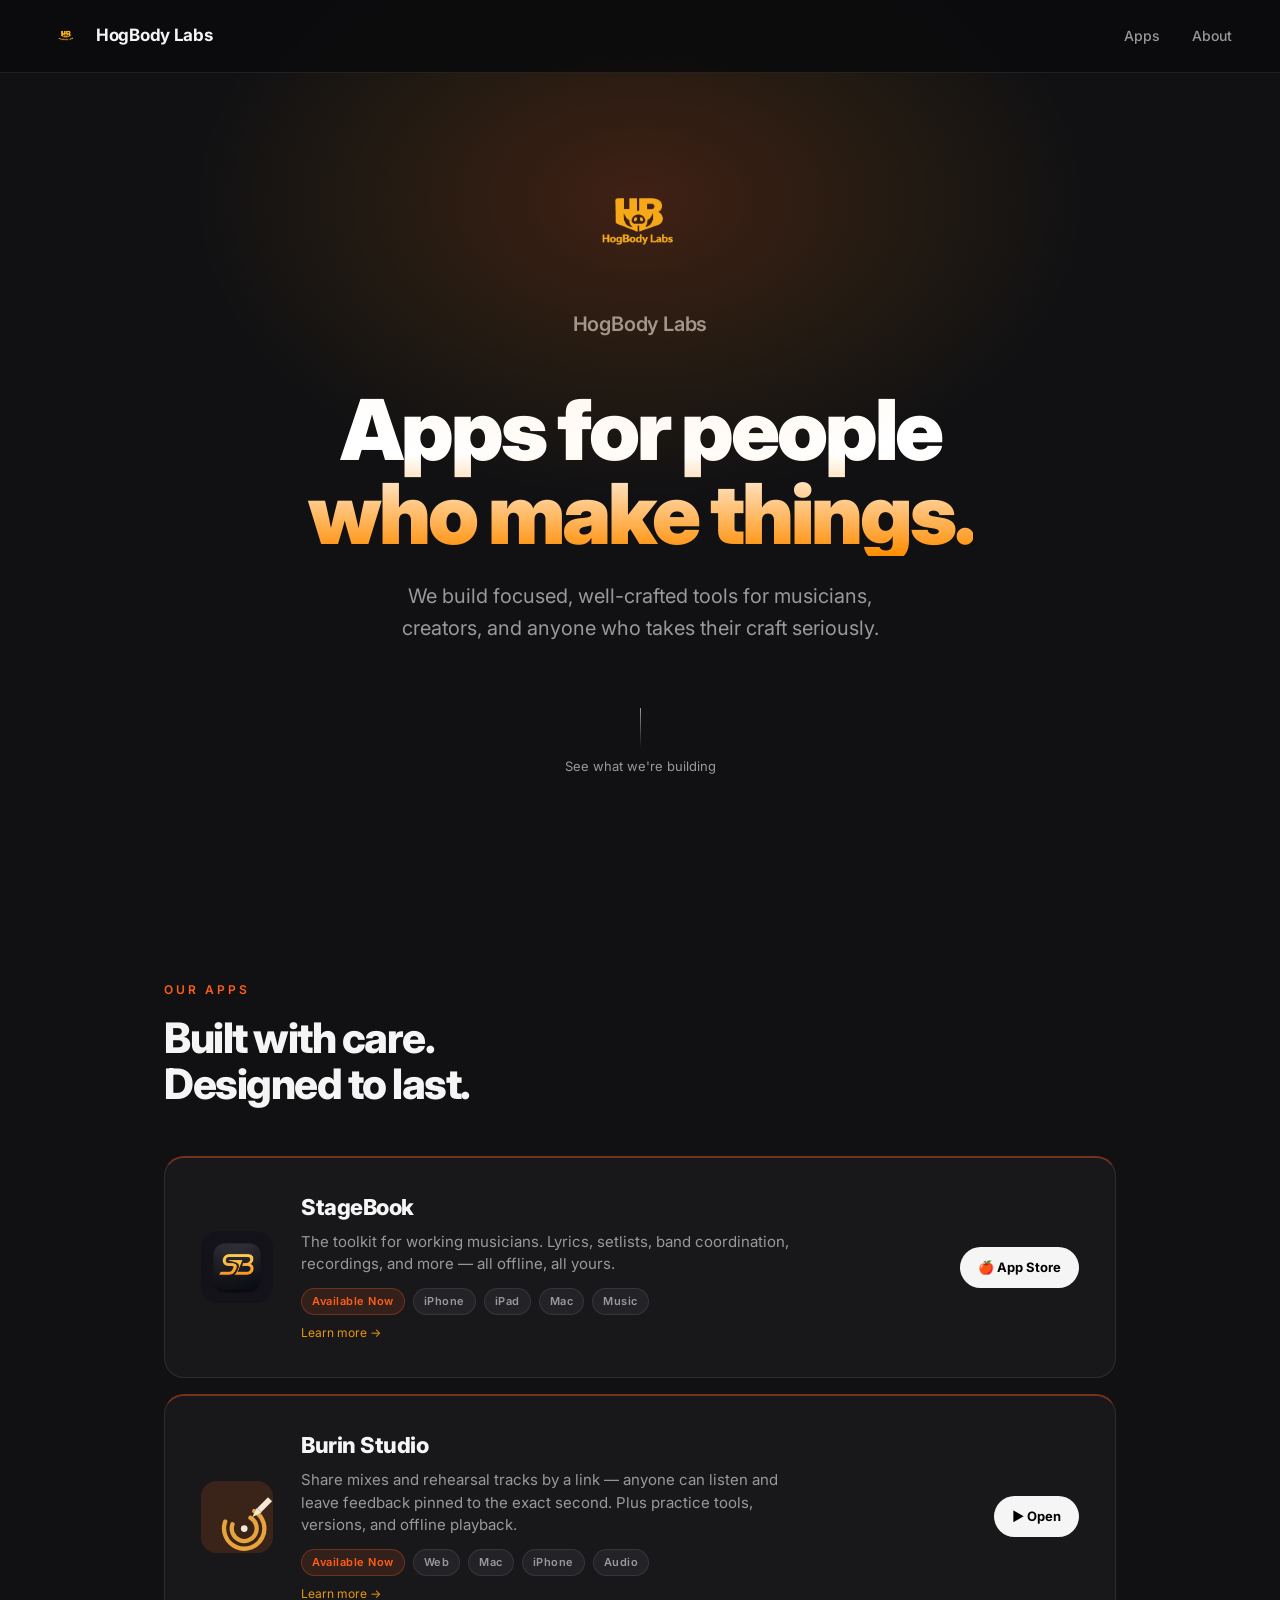
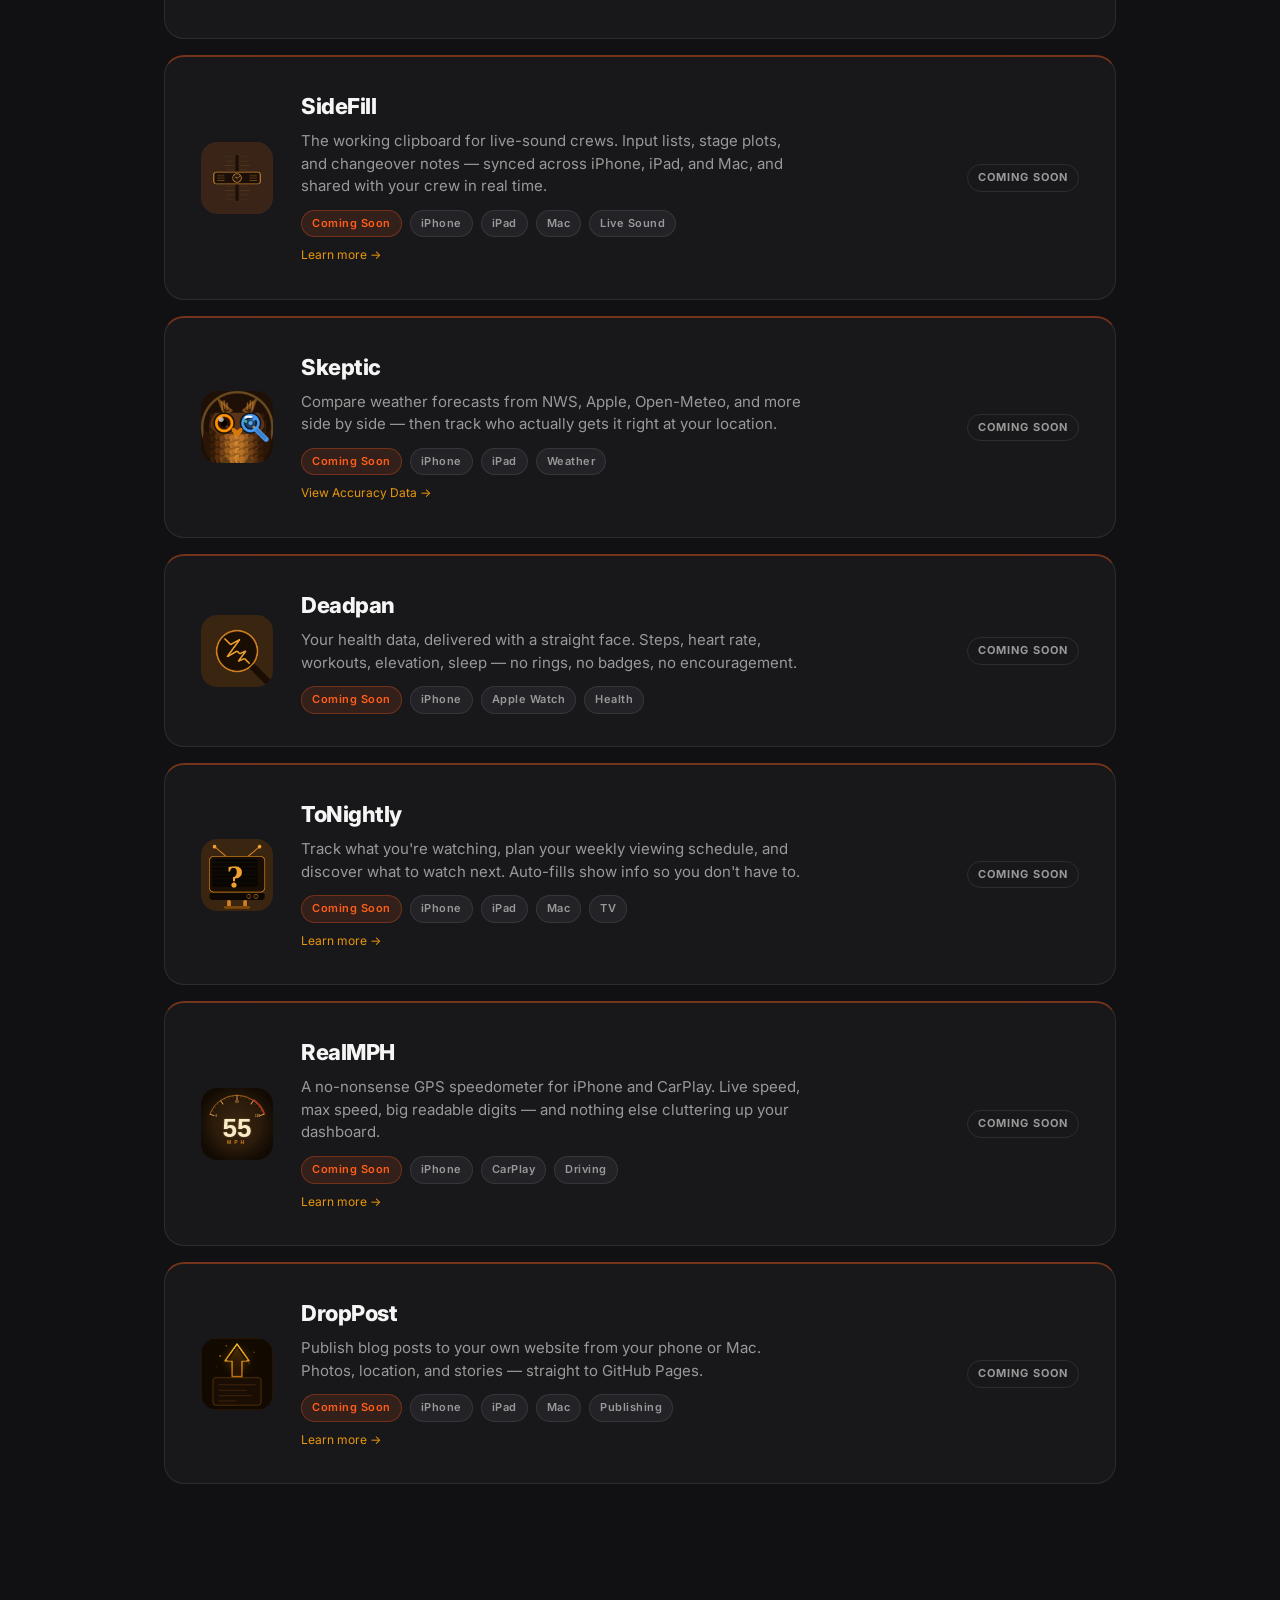
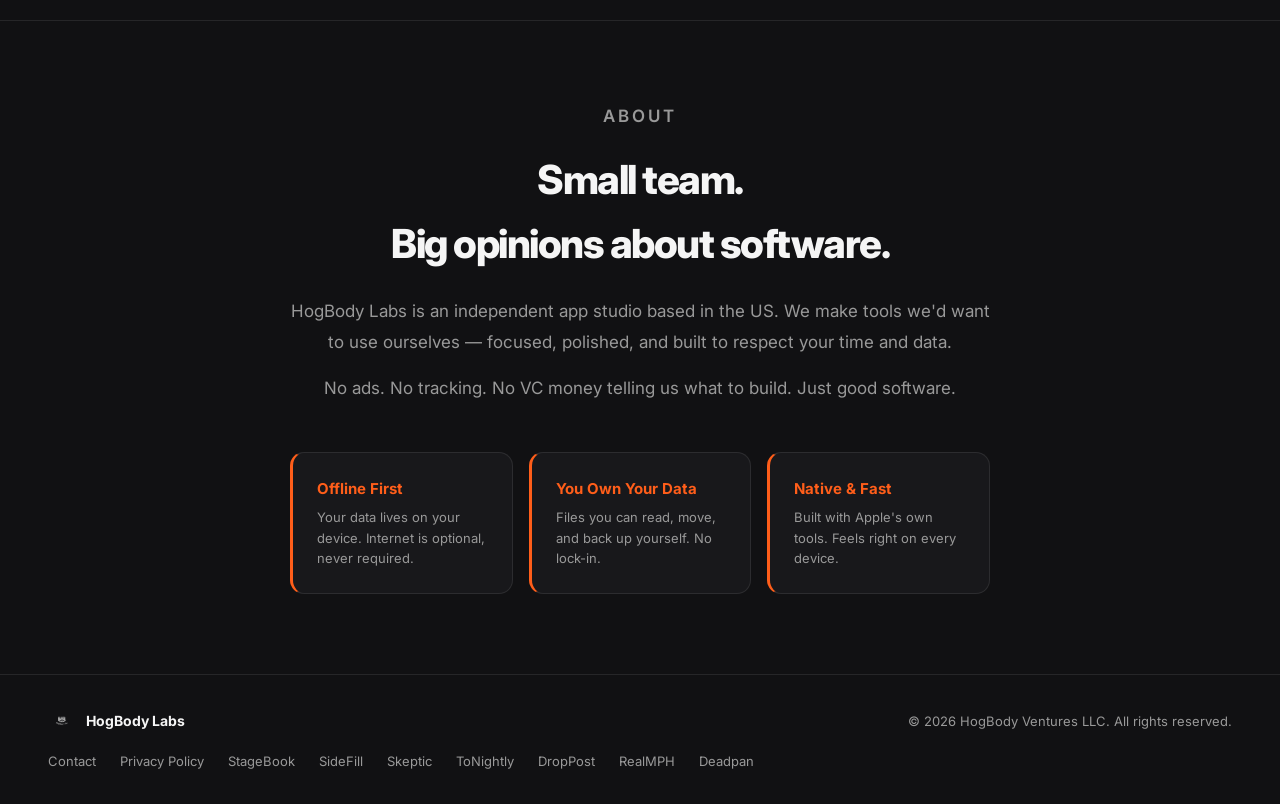
==== commit 9c894c7a: "Add Burin Studio subpage (overview, account, privacy) + app-grid card - /burin-studio/ — what it is," ====
--- a/index.html
+++ b/index.html
@@ -510,6 +510,28 @@
     </div>
   </div>
 
+  <!-- BURIN STUDIO -->
+  <div class="app-card">
+    <div class="app-icon">
+      <img src="burin-icon.svg" alt="Burin Studio" onerror="this.parentElement.innerHTML='🎧'" />
+    </div>
+    <div class="app-info">
+      <h3>Burin Studio</h3>
+      <p>Share mixes and rehearsal tracks by a link — anyone can listen and leave feedback pinned to the exact second. Plus practice tools, versions, and offline playback.</p>
+      <div class="app-tags">
+        <span class="app-tag highlight">Available Now</span>
+        <span class="app-tag">Web</span>
+        <span class="app-tag">Mac</span>
+        <span class="app-tag">iPhone</span>
+        <span class="app-tag">Audio</span>
+      </div>
+      <a href="/burin-studio/" style="font-size:12px;color:#e8960a;text-decoration:none;margin-top:8px;display:inline-block;">Learn more →</a>
+    </div>
+    <div class="app-cta">
+      <a href="https://daleadkins.net/studio" class="btn-appstore">▶ Open</a>
+    </div>
+  </div>
+
   <!-- SIDEFILL -->
   <div class="app-card">
     <div class="app-icon">
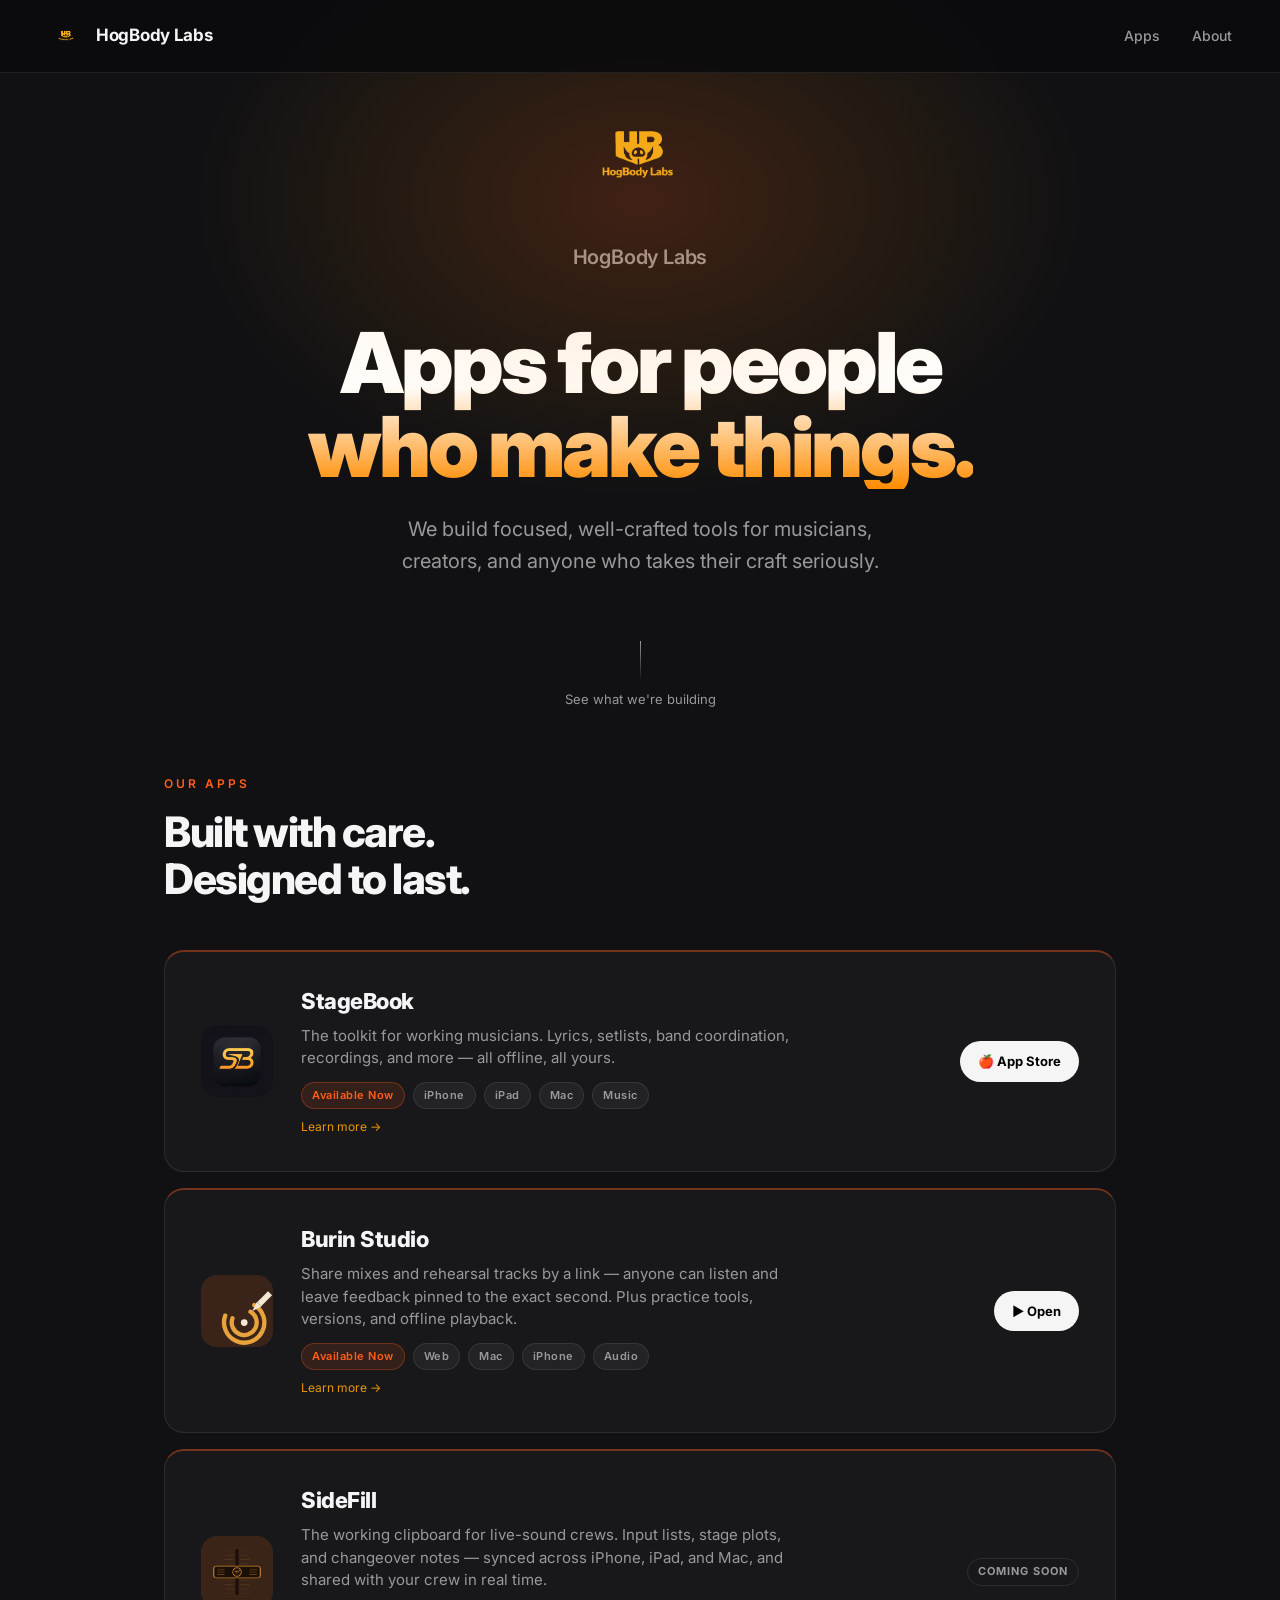
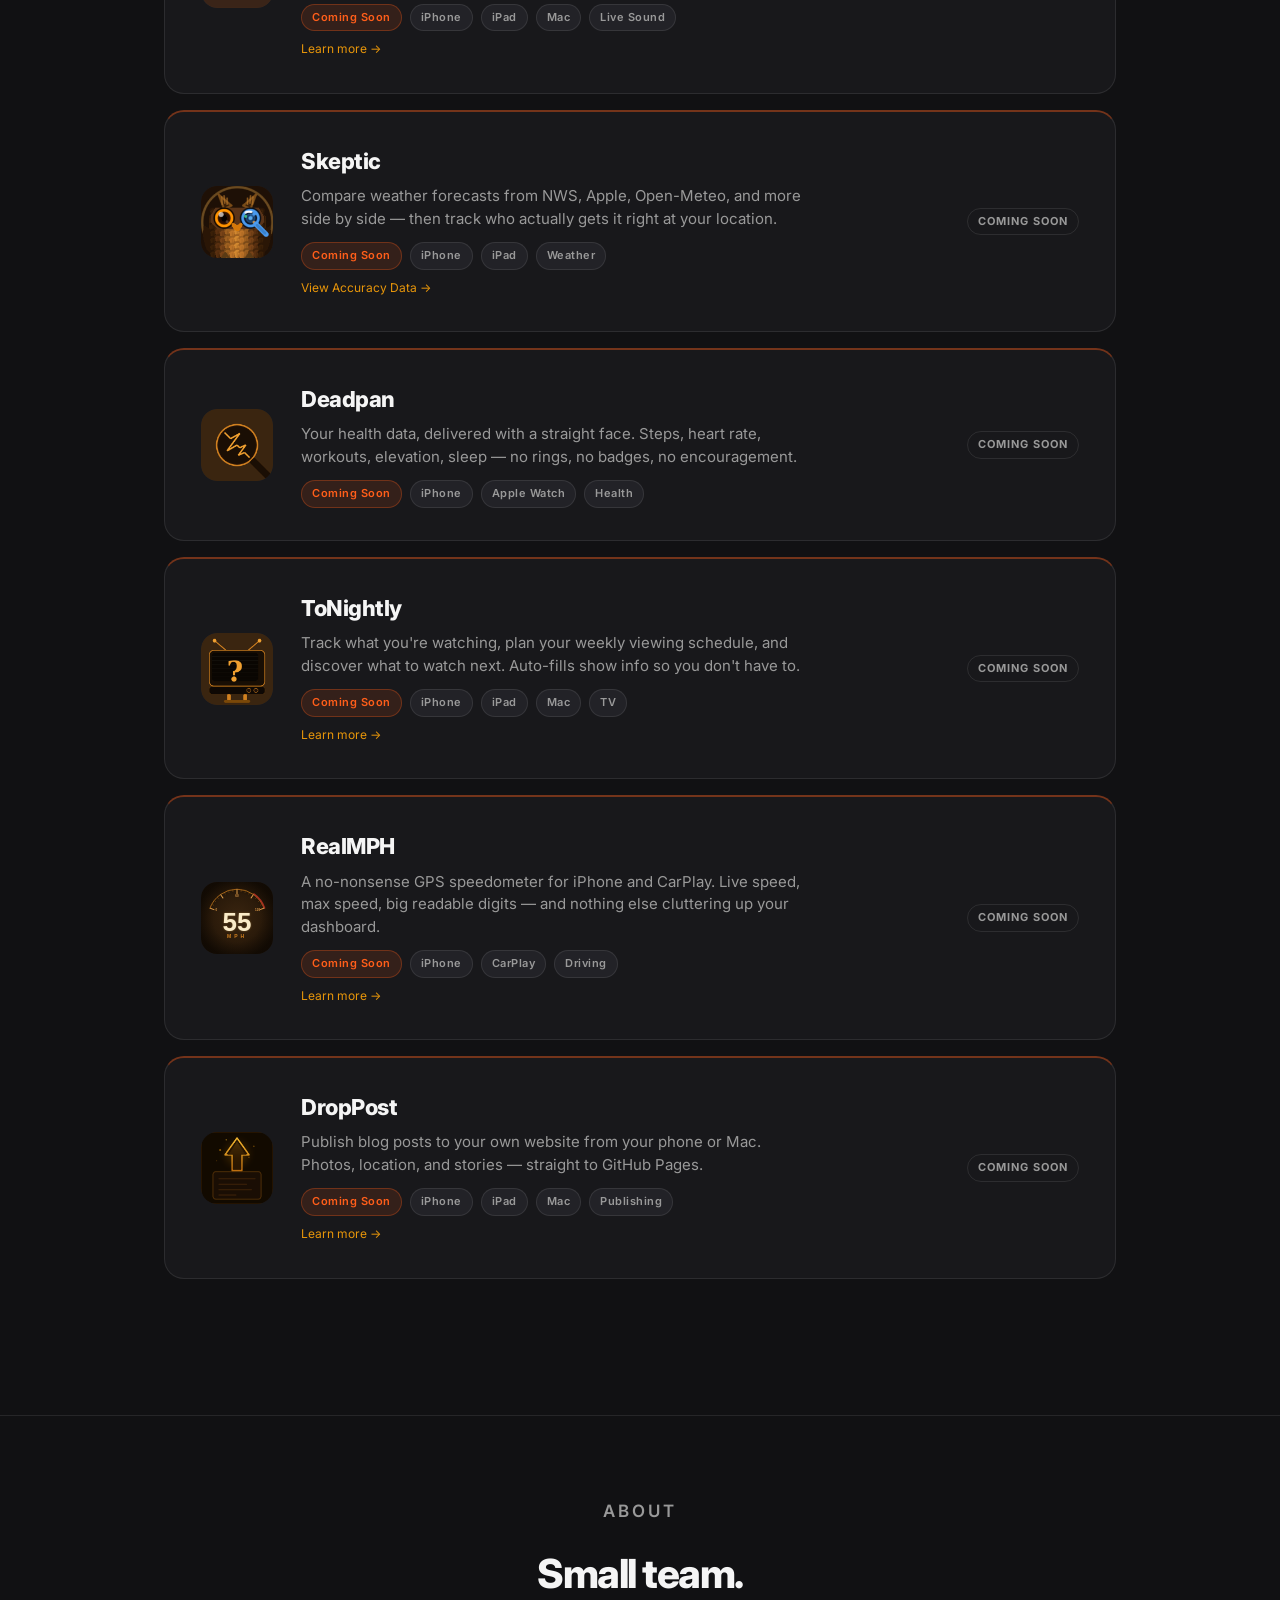
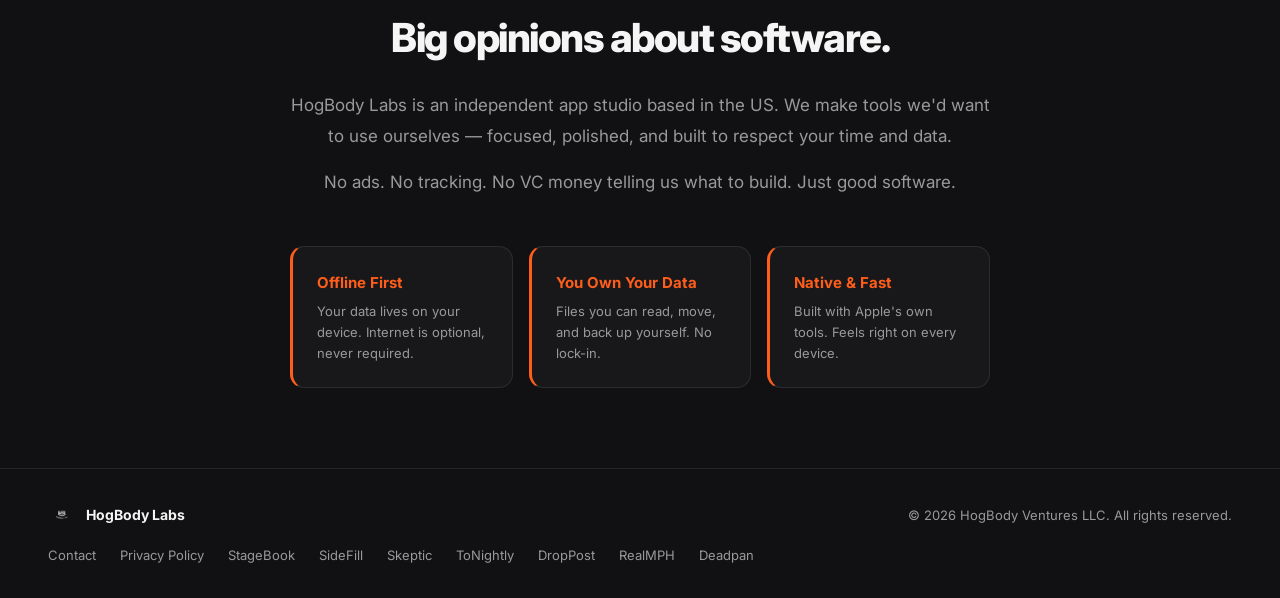
==== commit fa2f5d3a: "Home: shrink hero to 78vh + tighten apps top padding so cards peek above the fold" ====
--- a/index.html
+++ b/index.html
@@ -82,13 +82,13 @@
 
     /* HERO */
     .hero {
-      min-height: 100vh;
+      min-height: 78vh;
       display: flex;
       flex-direction: column;
       align-items: center;
       justify-content: center;
       text-align: center;
-      padding: 140px 24px 80px;
+      padding: 116px 24px 40px;
       position: relative;
       overflow: hidden;
     }
@@ -161,7 +161,7 @@
     .apps {
       max-width: 1000px;
       margin: 0 auto;
-      padding: 80px 24px 120px;
+      padding: 24px 24px 120px;
     }
 
     .section-eyebrow {
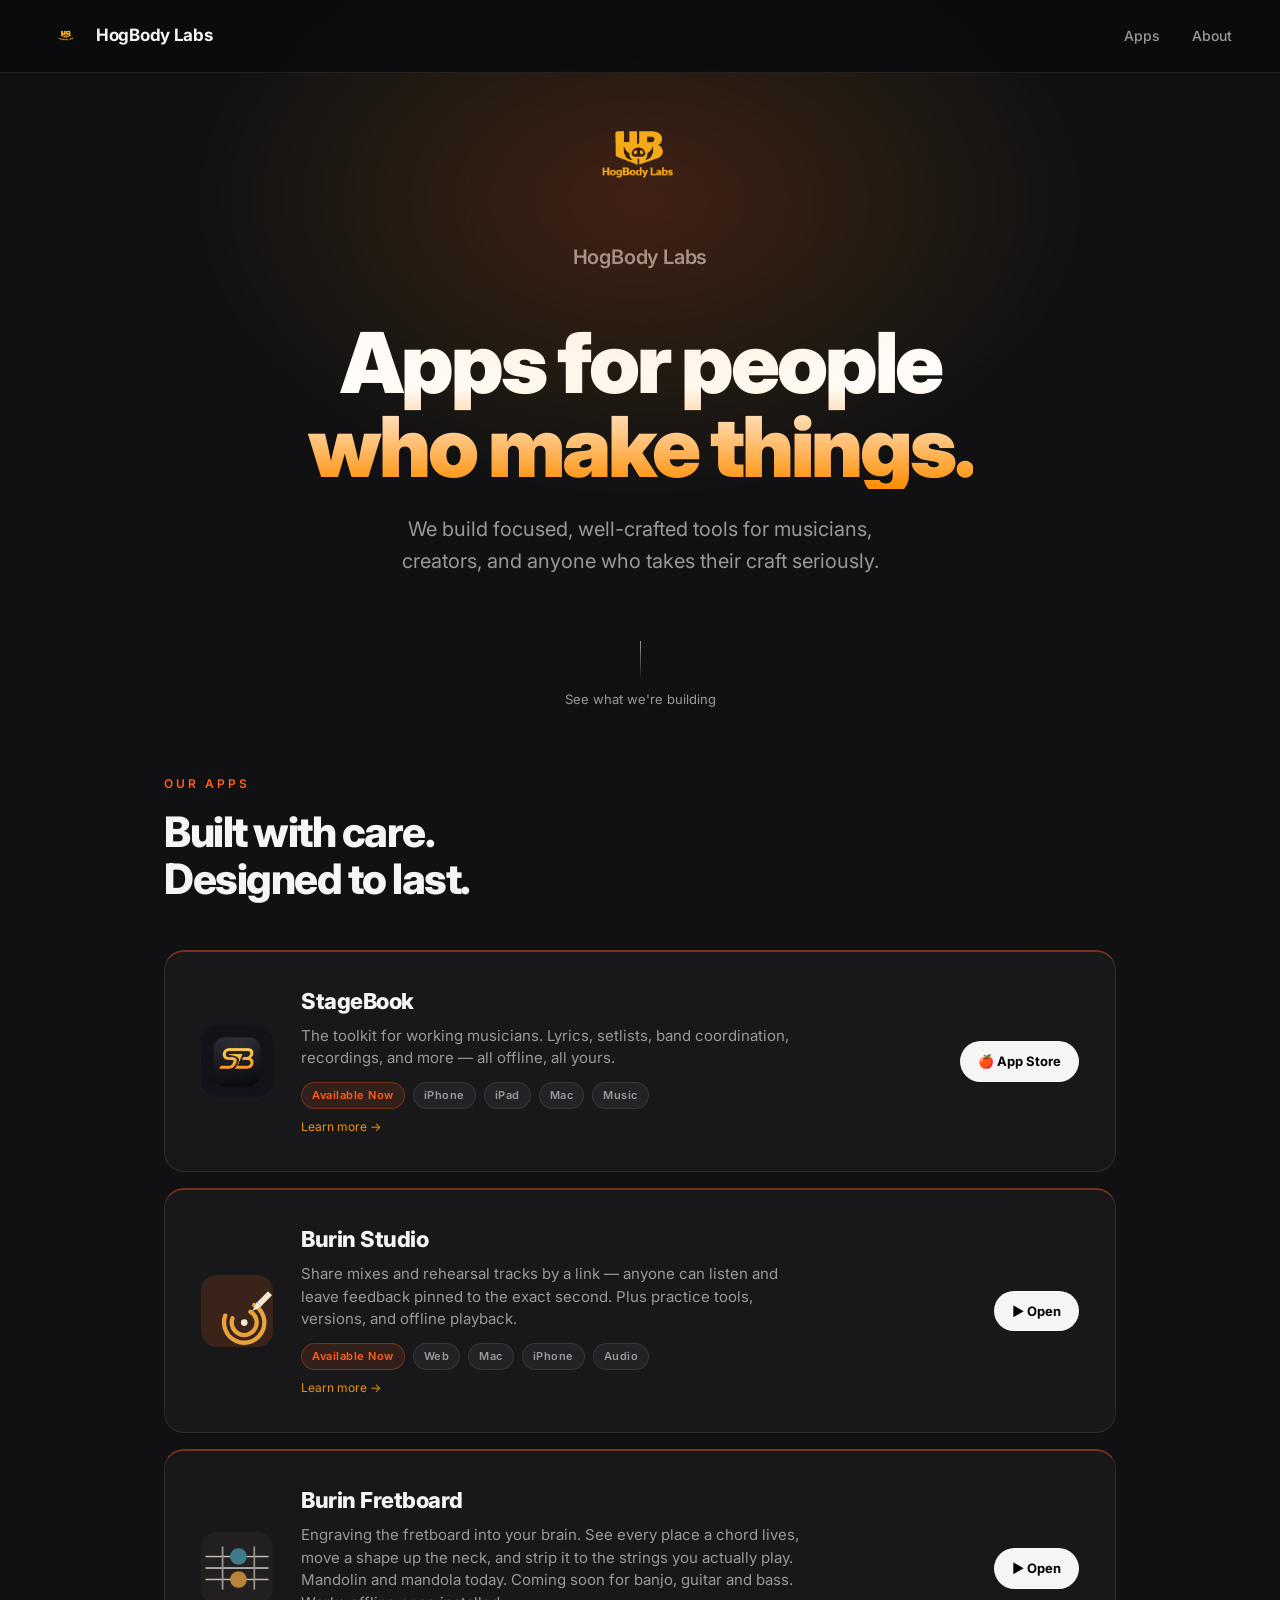
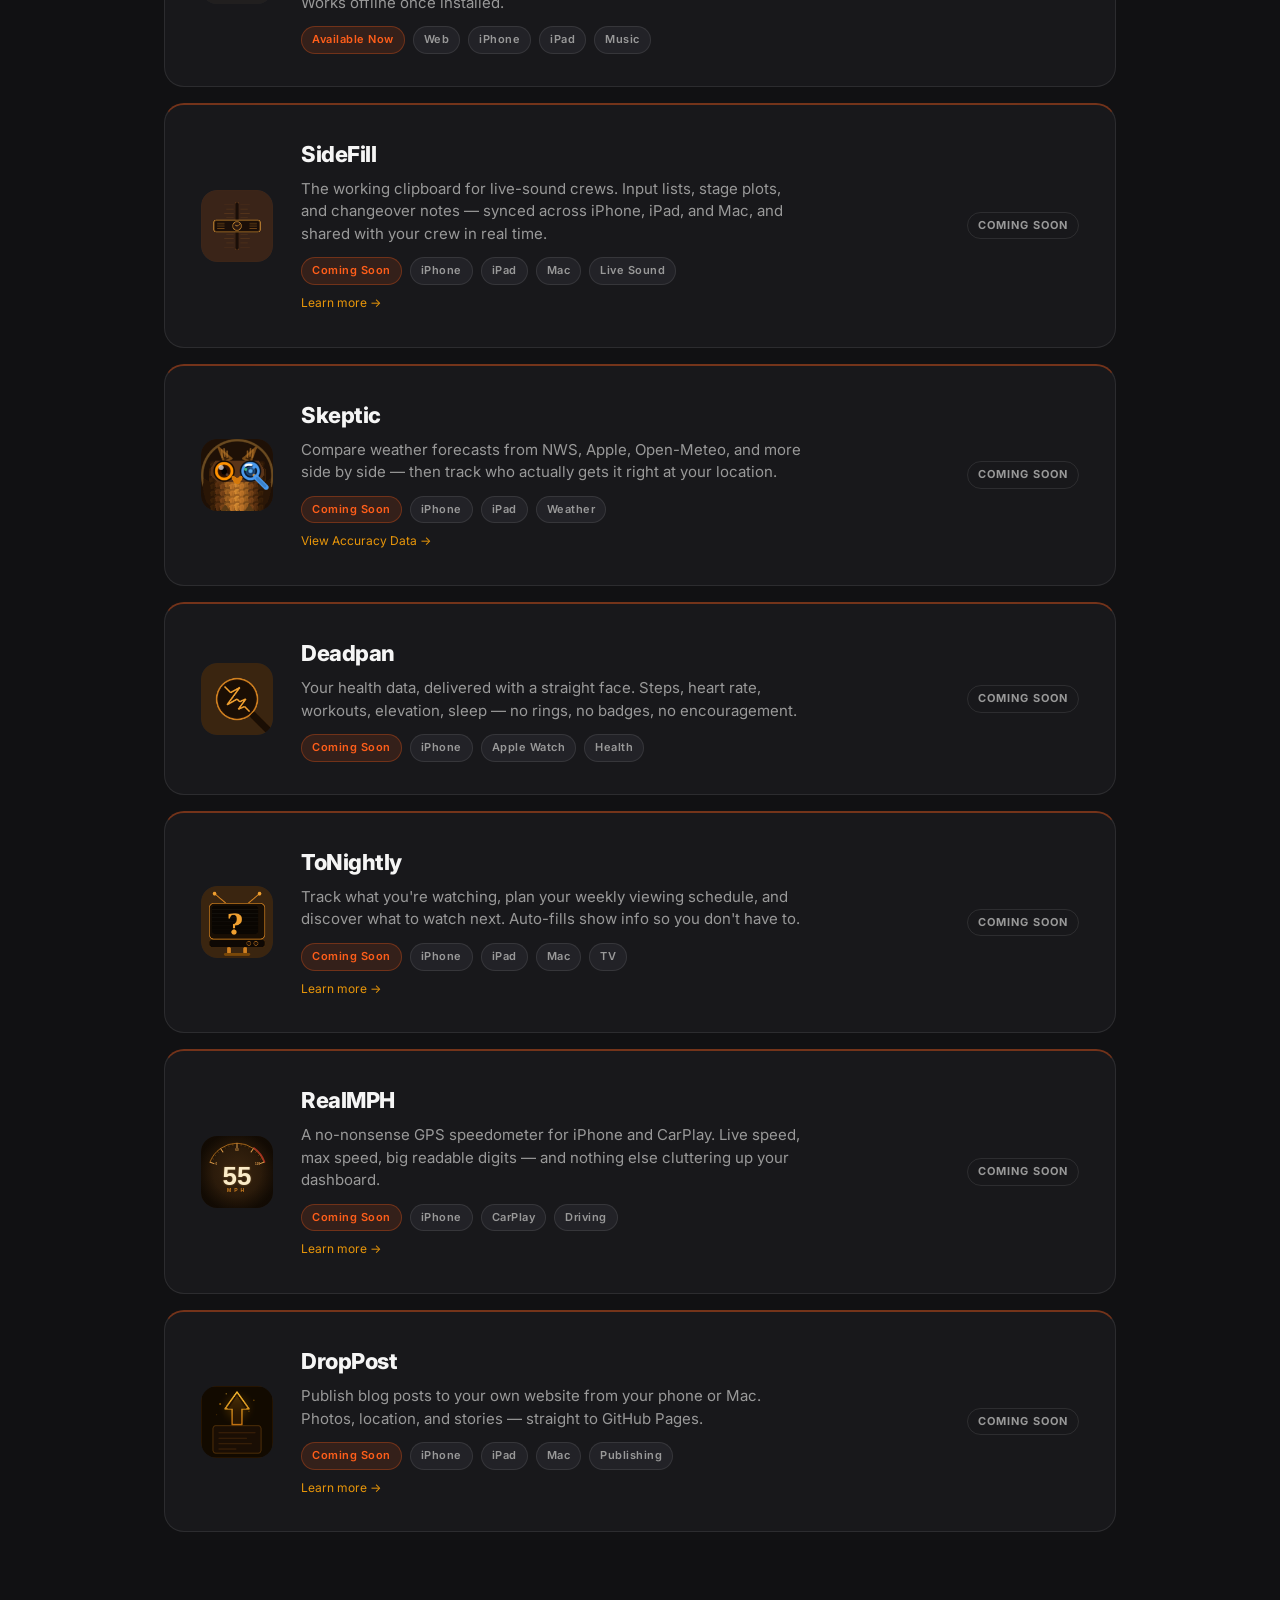
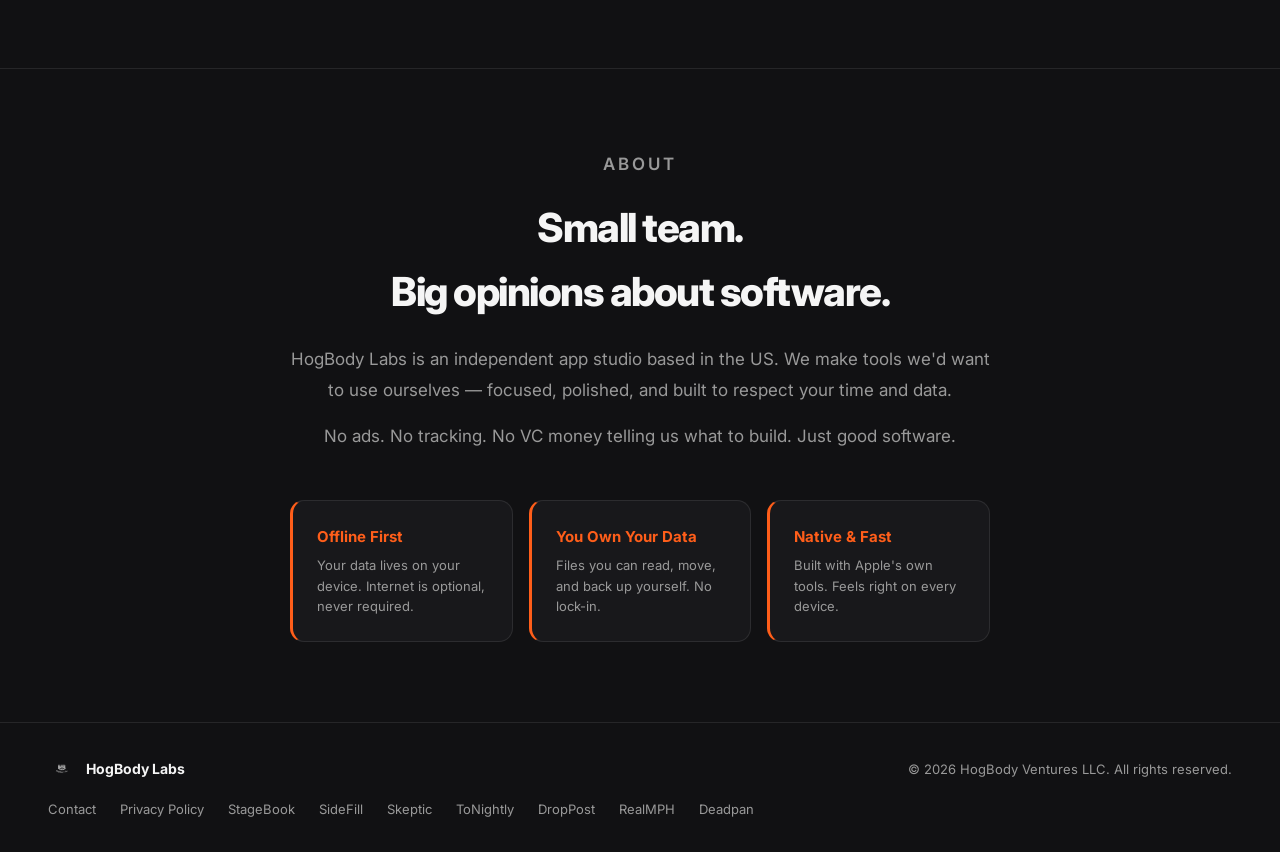
==== commit 1369d264: "Add Burin Fretboard to the apps page A tool for finding chord and note patterns on the neck. Movable" ====
--- a/index.html
+++ b/index.html
@@ -532,6 +532,27 @@
     </div>
   </div>
 
+  <!-- FRETBOARD -->
+  <div class="app-card">
+    <div class="app-icon">
+      <img src="fretboard-icon.png" alt="Burin Fretboard" onerror="this.parentElement.innerHTML='🎻'" />
+    </div>
+    <div class="app-info">
+      <h3>Burin Fretboard</h3>
+      <p>Engraving the fretboard into your brain. See every place a chord lives, move a shape up the neck, and strip it to the strings you actually play. Mandolin and mandola today. Coming soon for banjo, guitar and bass. Works offline once installed.</p>
+      <div class="app-tags">
+        <span class="app-tag highlight">Available Now</span>
+        <span class="app-tag">Web</span>
+        <span class="app-tag">iPhone</span>
+        <span class="app-tag">iPad</span>
+        <span class="app-tag">Music</span>
+      </div>
+    </div>
+    <div class="app-cta">
+      <a href="/fretboard/" class="btn-appstore">▶ Open</a>
+    </div>
+  </div>
+
   <!-- SIDEFILL -->
   <div class="app-card">
     <div class="app-icon">
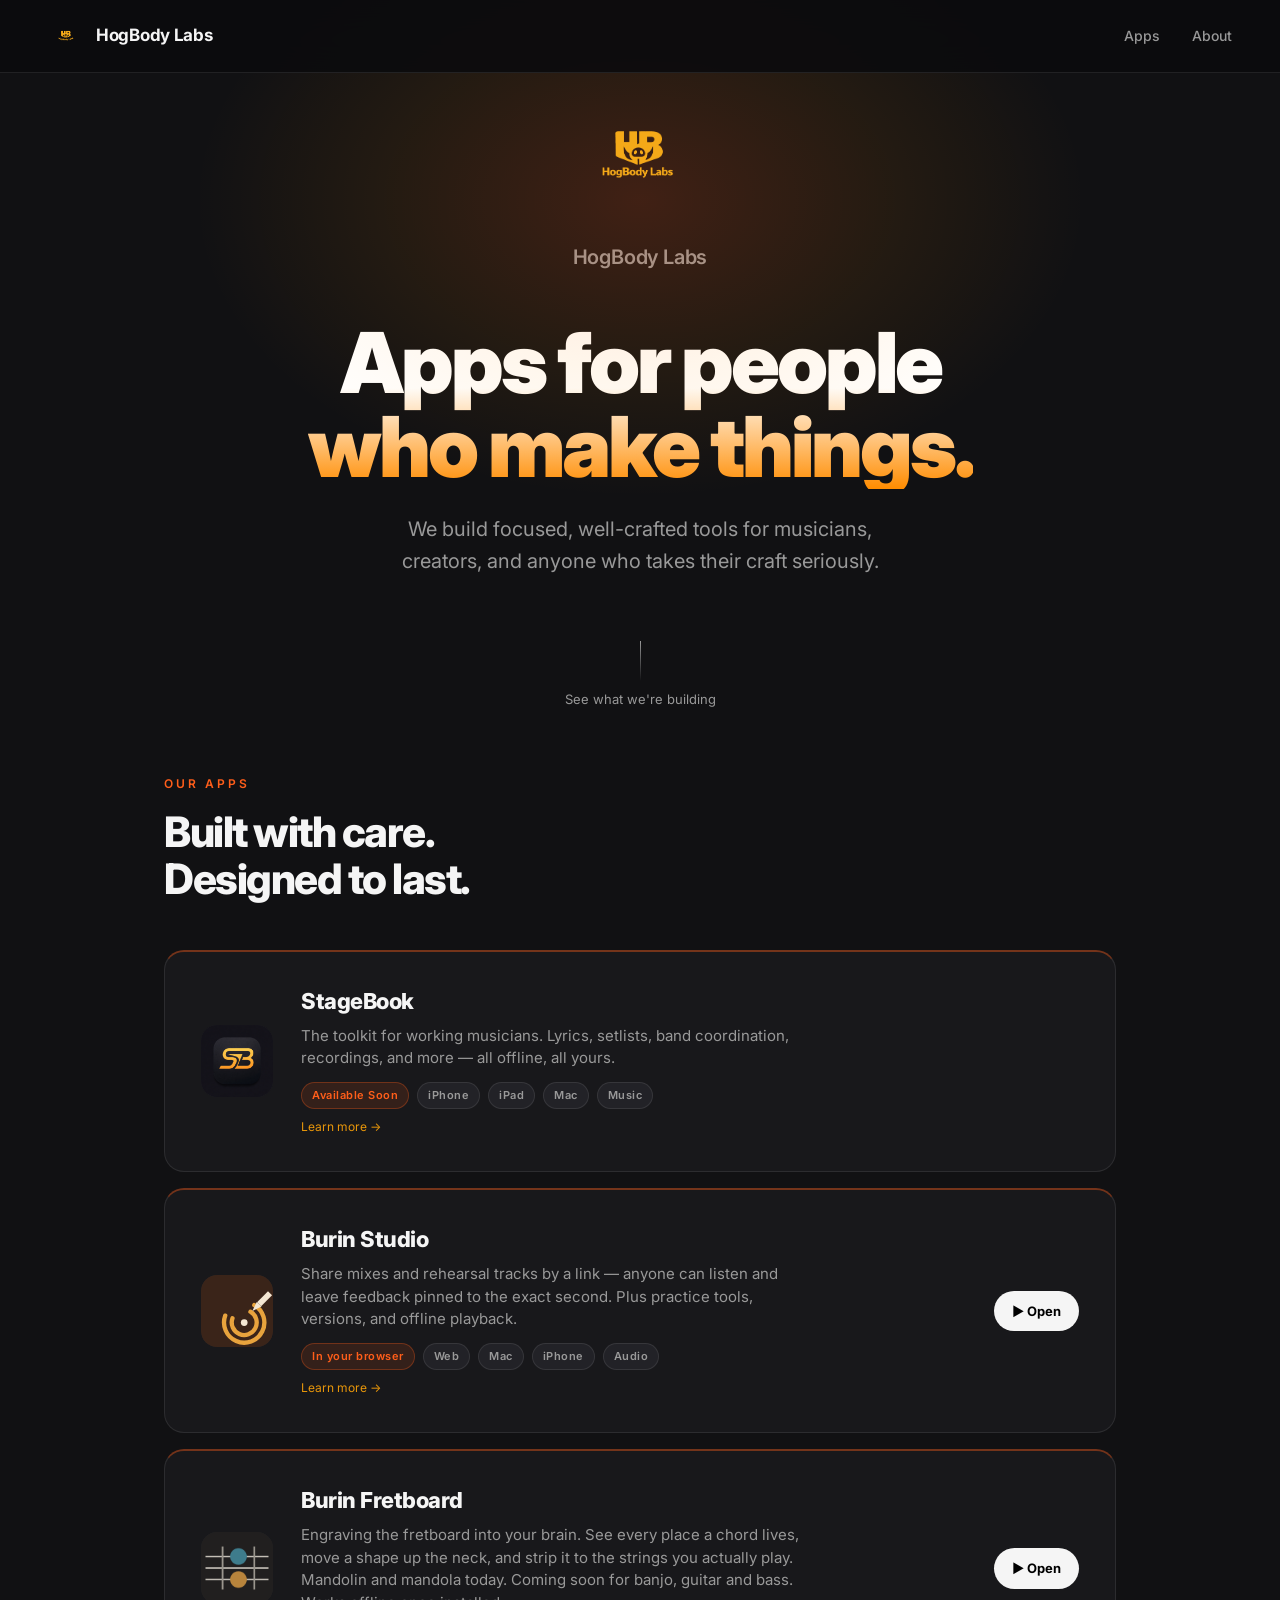
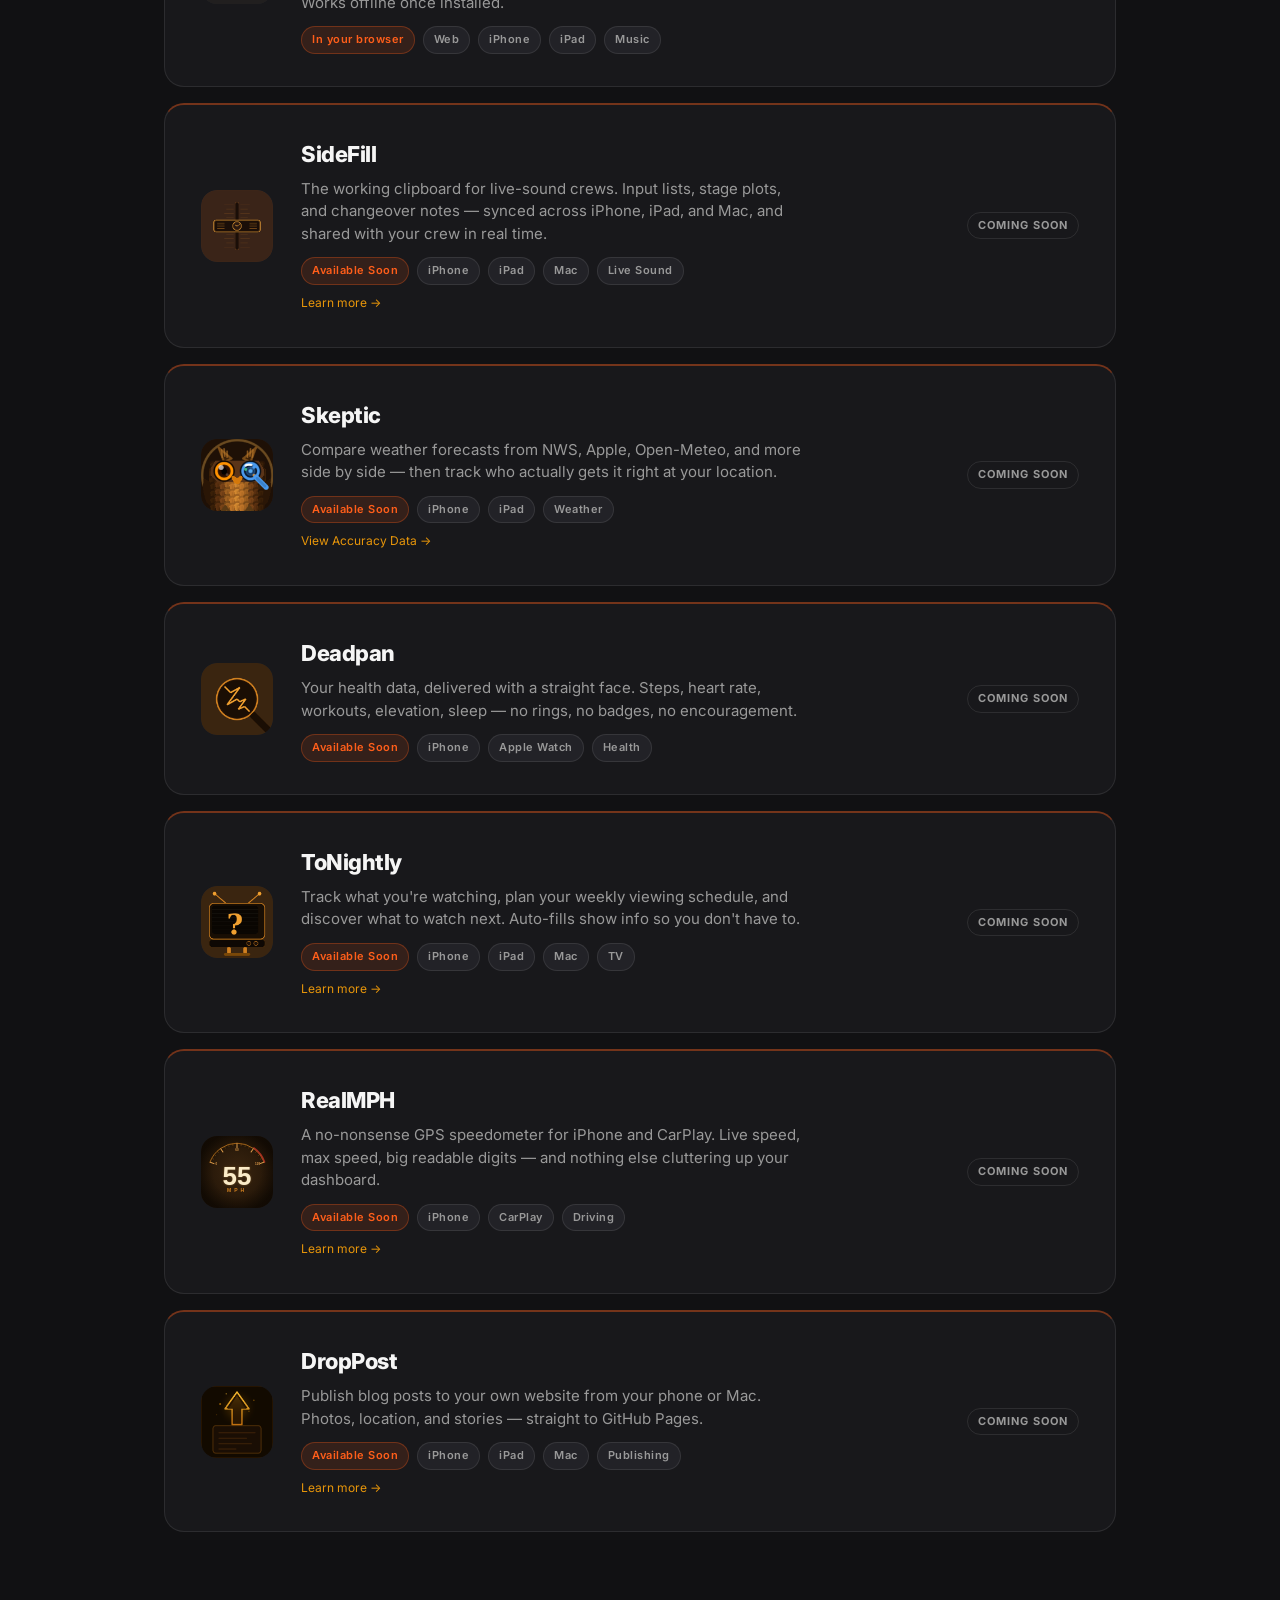
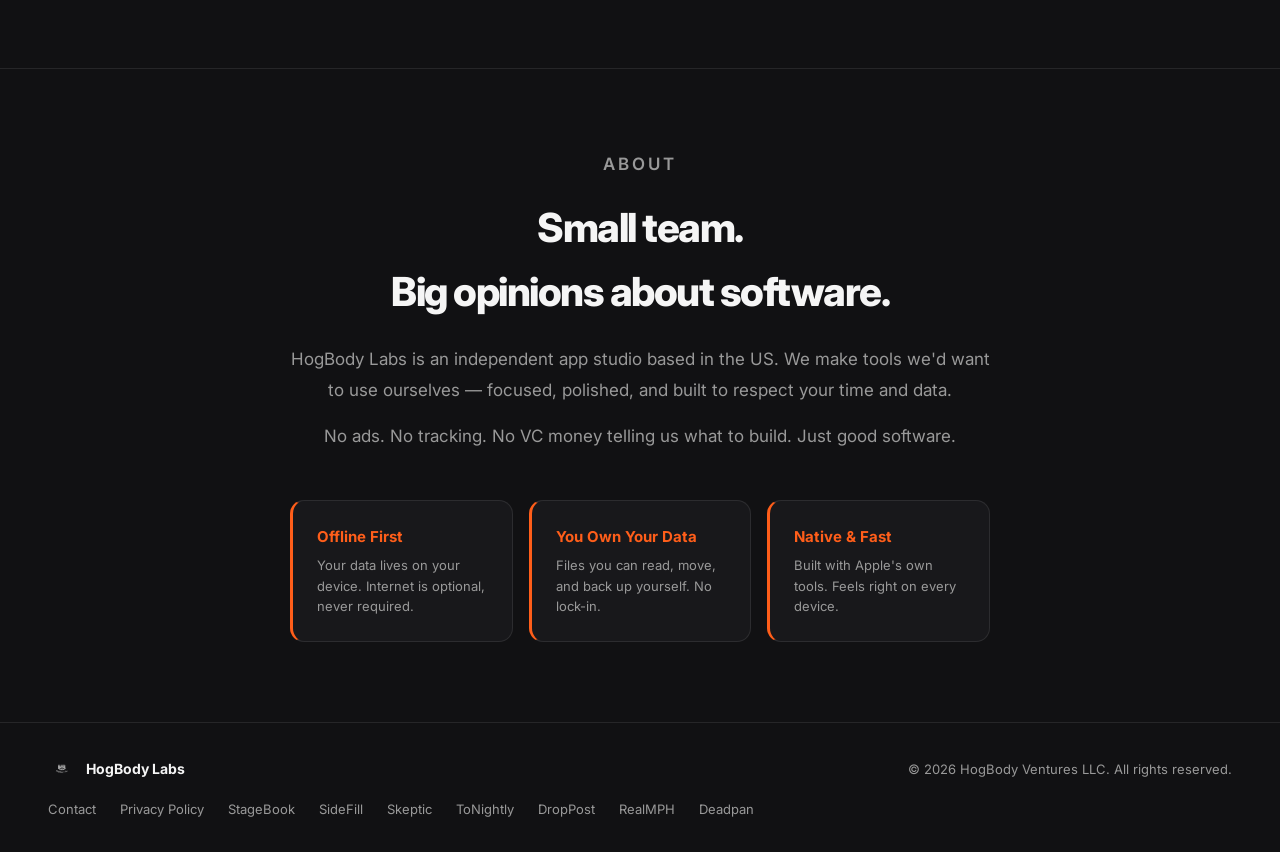
==== commit 6930a4a2: "Stop claiming anything is available now Nothing on the site is on the App Store, so nothing should s" ====
--- a/index.html
+++ b/index.html
@@ -497,7 +497,7 @@
       <h3>StageBook</h3>
       <p>The toolkit for working musicians. Lyrics, setlists, band coordination, recordings, and more — all offline, all yours.</p>
       <div class="app-tags">
-        <span class="app-tag highlight">Available Now</span>
+        <span class="app-tag highlight">Available Soon</span>
         <span class="app-tag">iPhone</span>
         <span class="app-tag">iPad</span>
         <span class="app-tag">Mac</span>
@@ -505,9 +505,7 @@
       </div>
       <a href="https://stagebooktoolkit.com" style="font-size:12px;color:#e8960a;text-decoration:none;margin-top:8px;display:inline-block;">Learn more →</a>
     </div>
-    <div class="app-cta">
-      <a href="#" class="btn-appstore">🍎 App Store</a>
-    </div>
+    <div class="app-cta"></div>
   </div>
 
   <!-- BURIN STUDIO -->
@@ -519,7 +517,7 @@
       <h3>Burin Studio</h3>
       <p>Share mixes and rehearsal tracks by a link — anyone can listen and leave feedback pinned to the exact second. Plus practice tools, versions, and offline playback.</p>
       <div class="app-tags">
-        <span class="app-tag highlight">Available Now</span>
+        <span class="app-tag highlight">In your browser</span>
         <span class="app-tag">Web</span>
         <span class="app-tag">Mac</span>
         <span class="app-tag">iPhone</span>
@@ -541,7 +539,7 @@
       <h3>Burin Fretboard</h3>
       <p>Engraving the fretboard into your brain. See every place a chord lives, move a shape up the neck, and strip it to the strings you actually play. Mandolin and mandola today. Coming soon for banjo, guitar and bass. Works offline once installed.</p>
       <div class="app-tags">
-        <span class="app-tag highlight">Available Now</span>
+        <span class="app-tag highlight">In your browser</span>
         <span class="app-tag">Web</span>
         <span class="app-tag">iPhone</span>
         <span class="app-tag">iPad</span>
@@ -562,7 +560,7 @@
       <h3>SideFill</h3>
       <p>The working clipboard for live-sound crews. Input lists, stage plots, and changeover notes — synced across iPhone, iPad, and Mac, and shared with your crew in real time.</p>
       <div class="app-tags">
-        <span class="app-tag highlight">Coming Soon</span>
+        <span class="app-tag highlight">Available Soon</span>
         <span class="app-tag">iPhone</span>
         <span class="app-tag">iPad</span>
         <span class="app-tag">Mac</span>
@@ -584,7 +582,7 @@
       <h3>Skeptic</h3>
       <p>Compare weather forecasts from NWS, Apple, Open-Meteo, and more side by side — then track who actually gets it right at your location.</p>
       <div class="app-tags">
-        <span class="app-tag highlight">Coming Soon</span>
+        <span class="app-tag highlight">Available Soon</span>
         <span class="app-tag">iPhone</span>
         <span class="app-tag">iPad</span>
         <span class="app-tag">Weather</span>
@@ -605,7 +603,7 @@
       <h3>Deadpan</h3>
       <p>Your health data, delivered with a straight face. Steps, heart rate, workouts, elevation, sleep — no rings, no badges, no encouragement.</p>
       <div class="app-tags">
-        <span class="app-tag highlight">Coming Soon</span>
+        <span class="app-tag highlight">Available Soon</span>
         <span class="app-tag">iPhone</span>
         <span class="app-tag">Apple Watch</span>
         <span class="app-tag">Health</span>
@@ -625,7 +623,7 @@
       <h3>ToNightly</h3>
       <p>Track what you're watching, plan your weekly viewing schedule, and discover what to watch next. Auto-fills show info so you don't have to.</p>
       <div class="app-tags">
-        <span class="app-tag highlight">Coming Soon</span>
+        <span class="app-tag highlight">Available Soon</span>
         <span class="app-tag">iPhone</span>
         <span class="app-tag">iPad</span>
         <span class="app-tag">Mac</span>
@@ -647,7 +645,7 @@
       <h3>RealMPH</h3>
       <p>A no-nonsense GPS speedometer for iPhone and CarPlay. Live speed, max speed, big readable digits — and nothing else cluttering up your dashboard.</p>
       <div class="app-tags">
-        <span class="app-tag highlight">Coming Soon</span>
+        <span class="app-tag highlight">Available Soon</span>
         <span class="app-tag">iPhone</span>
         <span class="app-tag">CarPlay</span>
         <span class="app-tag">Driving</span>
@@ -668,7 +666,7 @@
       <h3>DropPost</h3>
       <p>Publish blog posts to your own website from your phone or Mac. Photos, location, and stories — straight to GitHub Pages.</p>
       <div class="app-tags">
-        <span class="app-tag highlight">Coming Soon</span>
+        <span class="app-tag highlight">Available Soon</span>
         <span class="app-tag">iPhone</span>
         <span class="app-tag">iPad</span>
         <span class="app-tag">Mac</span>
